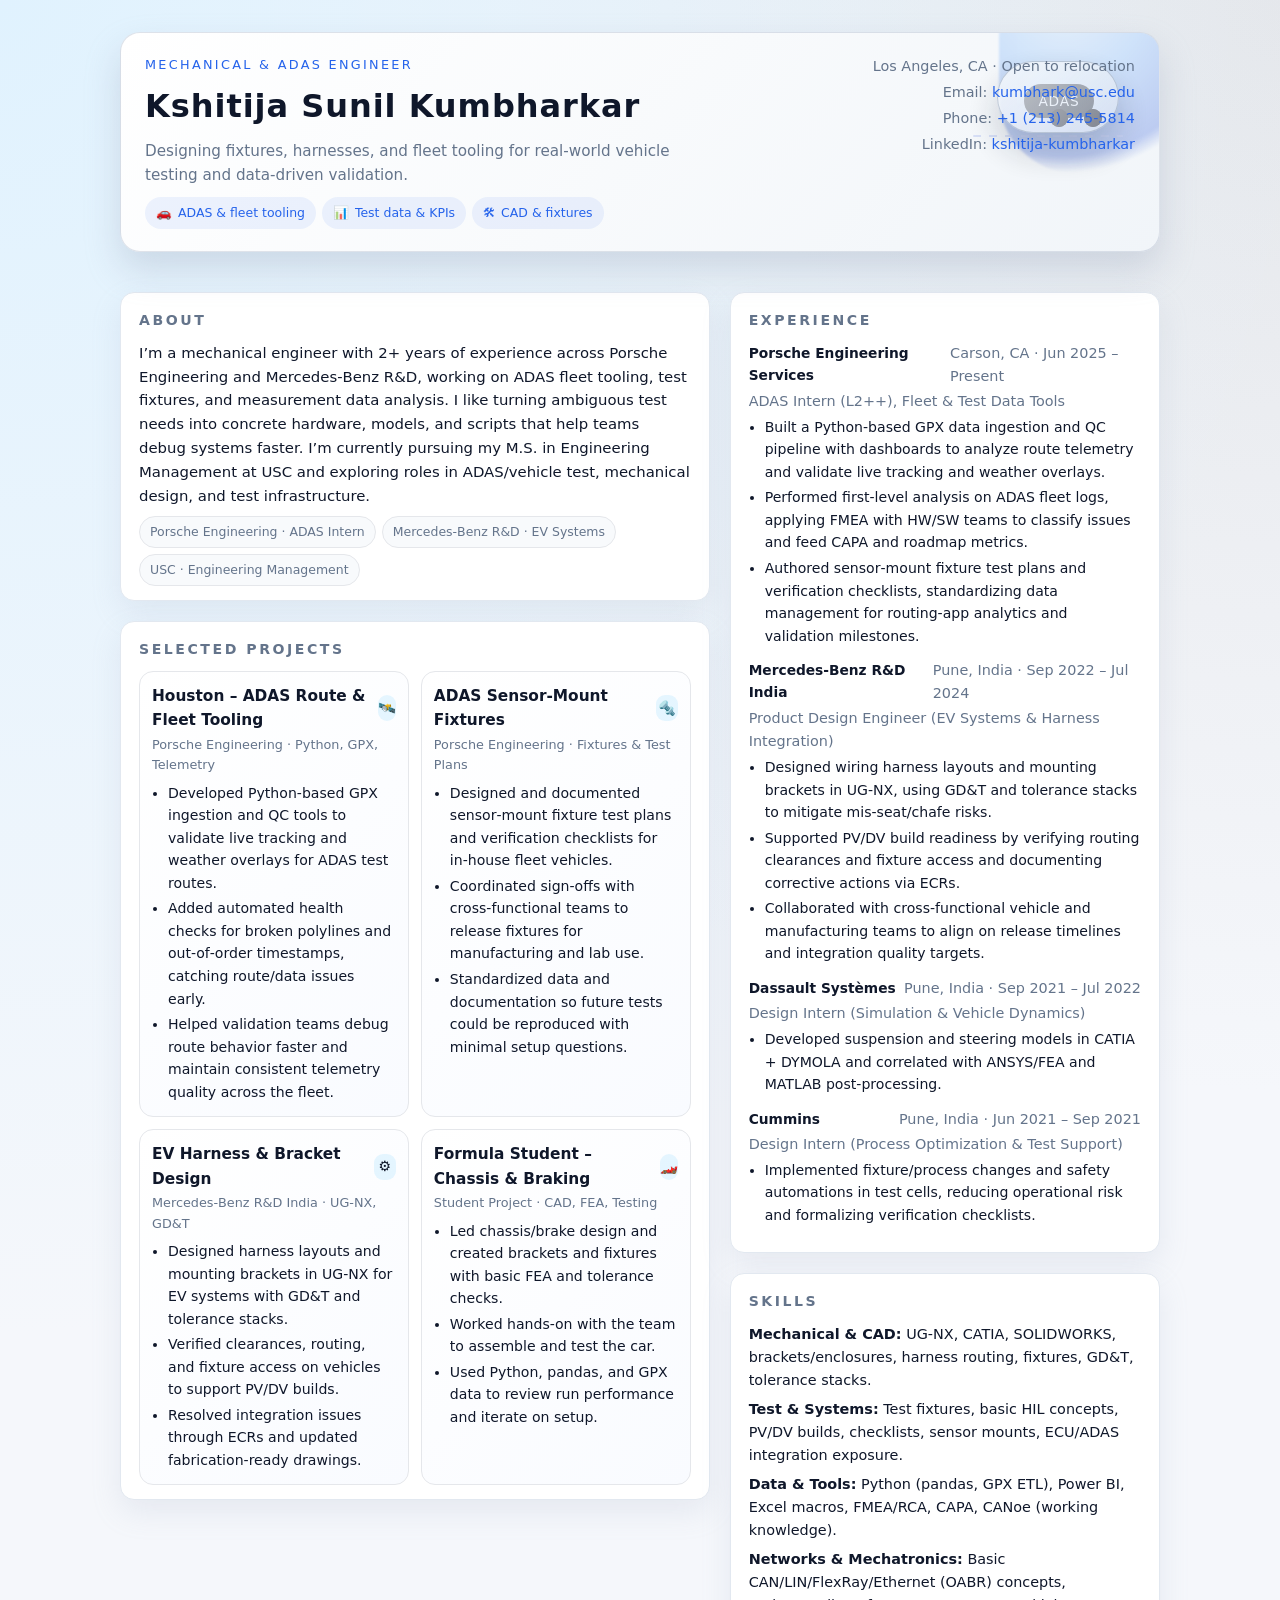
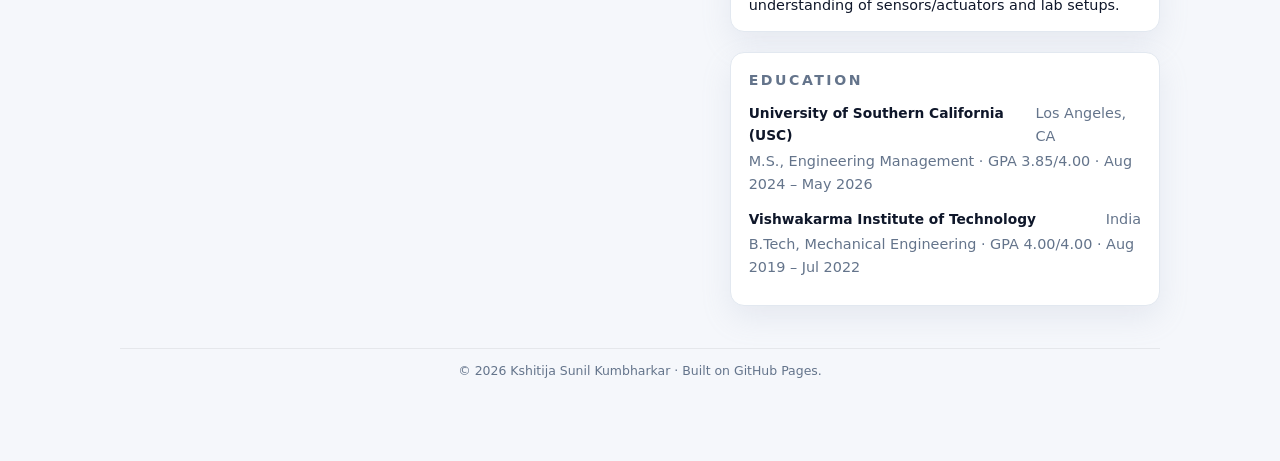
==== index.html @ c5ad9f46 "Revamp index.html for better design and layout Updated styling and layout for improved aesthetics an" ====
<!DOCTYPE html>
<html lang="en">
<head>
  <meta charset="UTF-8" />
  <title>Kshitija Kumbharkar | Mechanical & ADAS Engineer</title>
  <meta name="viewport" content="width=device-width, initial-scale=1" />
  <style>
    :root {
      --bg: #f5f7fb;
      --bg-alt: #ffffff;
      --accent: #2563eb;
      --accent-soft: rgba(37,99,235,0.08);
      --accent-soft-2: rgba(56,189,248,0.12);
      --text: #0f172a;
      --muted: #64748b;
      --border: #e2e8f0;
      --shadow-soft: 0 18px 35px rgba(148,163,184,0.32);
      --radius-lg: 20px;
      --radius-md: 14px;
      --font-main: system-ui, -apple-system, BlinkMacSystemFont, "Segoe UI", sans-serif;
    }

    * {
      box-sizing: border-box;
      margin: 0;
      padding: 0;
    }

    body {
      font-family: var(--font-main);
      background:
        radial-gradient(circle at top left, #e0f2fe 0, transparent 55%),
        radial-gradient(circle at top right, #e5e7eb 0, transparent 45%),
        var(--bg);
      color: var(--text);
      line-height: 1.6;
      padding: 32px 16px 80px;
    }

    .page {
      max-width: 1040px;
      margin: 0 auto;
    }

    header {
      position: relative;
      display: grid;
      grid-template-columns: minmax(0, 2.2fr) minmax(0, 1.6fr);
      gap: 26px;
      margin-bottom: 40px;
      padding: 22px 24px 22px;
      border-radius: var(--radius-lg);
      background: linear-gradient(135deg, #ffffff, #f1f5f9);
      border: 1px solid rgba(148,163,184,0.3);
      box-shadow: var(--shadow-soft);
      overflow: hidden;
    }

    @media (max-width: 820px) {
      header {
        grid-template-columns: 1fr;
      }
    }

    header::before {
      content: "";
      position: absolute;
      right: -60px;
      top: -80px;
      width: 220px;
      height: 220px;
      border-radius: 45% 55% 60% 40%;
      background: radial-gradient(circle at 30% 20%, #bfdbfe 0, #60a5fa 35%, #1d4ed8 68%, transparent 75%);
      opacity: 0.25;
      filter: blur(1px);
    }

    header::after {
      content: "";
      position: absolute;
      right: 40px;
      top: 28px;
      width: 120px;
      height: 70px;
      border-radius: 999px;
      border: 1px solid rgba(148,163,184,0.6);
      background:
        linear-gradient(135deg, rgba(248,250,252,0.9), rgba(226,232,240,0.6));
      box-shadow: 0 18px 35px rgba(15,23,42,0.22);
      opacity: 0.9;
    }

    .hero-car {
      position: absolute;
      right: 65px;
      top: 51px;
      width: 70px;
      height: 34px;
      border-radius: 999px;
      background: linear-gradient(135deg, #0f172a, #1e293b);
      display: flex;
      align-items: center;
      justify-content: center;
      color: #e5f0ff;
      font-size: 0.86rem;
      letter-spacing: 0.06em;
    }

    .hero-car::before,
    .hero-car::after {
      content: "";
      position: absolute;
      bottom: -9px;
      width: 18px;
      height: 18px;
      border-radius: 999px;
      background: #020617;
      box-shadow: 34px 0 0 #020617;
    }

    .hero-car-road {
      position: absolute;
      right: 36px;
      top: 102px;
      width: 150px;
      height: 2px;
      border-radius: 999px;
      background-image: linear-gradient(90deg, #cbd5f5 50%, transparent 50%);
      background-size: 16px 2px;
      opacity: 0.7;
    }

    .tagline {
      color: var(--accent);
      font-size: 0.8rem;
      letter-spacing: 0.18em;
      text-transform: uppercase;
      margin-bottom: 6px;
    }

    h1 {
      font-size: 2rem;
      letter-spacing: 0.03em;
    }

    .subtitle {
      margin-top: 6px;
      color: var(--muted);
      font-size: 0.95rem;
    }

    .hero-badges {
      display: flex;
      flex-wrap: wrap;
      gap: 6px;
      margin-top: 10px;
    }

    .hero-badge {
      display: inline-flex;
      align-items: center;
      gap: 0;
      border-radius: 999px;
      padding: 6px 11px;
      font-size: 0.78rem;
      background: var(--accent-soft);
      color: var(--accent);
    }

    .hero-badge span {
      margin-right: 6px;
    }

    .contact {
      text-align: right;
      font-size: 0.9rem;
      color: var(--muted);
      position: relative;
      z-index: 2;
    }

    @media (max-width: 820px) {
      .contact {
        text-align: left;
      }
    }

    .contact div {
      margin-bottom: 3px;
    }

    .contact a {
      color: var(--accent);
      text-decoration: none;
    }

    .contact a:hover {
      text-decoration: underline;
    }

    main {
      display: grid;
      grid-template-columns: minmax(0, 1.85fr) minmax(0, 1.35fr);
      gap: 20px;
    }

    @media (max-width: 900px) {
      main {
        grid-template-columns: 1fr;
      }
    }

    section {
      margin-bottom: 20px;
      background: var(--bg-alt);
      border-radius: var(--radius-md);
      border: 1px solid var(--border);
      padding: 16px 18px 14px;
      box-shadow: 0 12px 30px rgba(148,163,184,0.16);
    }

    h2 {
      font-size: 0.88rem;
      letter-spacing: 0.18em;
      text-transform: uppercase;
      color: var(--muted);
      margin-bottom: 10px;
    }

    p {
      font-size: 0.93rem;
    }

    .muted {
      color: var(--muted);
      font-size: 0.9rem;
    }

    .pill-row {
      display: flex;
      flex-wrap: wrap;
      gap: 6px;
      margin-top: 8px;
    }

    .pill {
      border-radius: 999px;
      border: 1px solid #e5e7eb;
      padding: 5px 10px;
      font-size: 0.78rem;
      background: #f8fafc;
      color: var(--muted);
    }

    /* PROJECT GRID */

    .projects-grid {
      display: grid;
      grid-template-columns: 1fr;
      gap: 12px;
    }

    @media (min-width: 720px) {
      .projects-grid {
        grid-template-columns: 1fr 1fr;
      }
    }

    .project-card {
      position: relative;
      padding: 12px 12px 10px;
      border-radius: 14px;
      border: 1px solid #e5e7eb;
      background: linear-gradient(135deg, #ffffff, #f9fbff);
      overflow: hidden;
      transition: transform 0.18s ease, box-shadow 0.18s ease, border-color 0.18s ease;
      cursor: default;
    }

    .project-card::before {
      content: "";
      position: absolute;
      right: -40px;
      top: -40px;
      width: 100px;
      height: 100px;
      border-radius: 40%;
      background: radial-gradient(circle at 20% 20%, rgba(37,99,235,0.28), transparent 68%);
      opacity: 0;
      transition: opacity 0.18s ease;
    }

    .project-card:hover {
      transform: translateY(-3px);
      box-shadow: 0 18px 30px rgba(148,163,184,0.45);
      border-color: rgba(129,140,248,0.7);
    }

    .project-card:hover::before {
      opacity: 1;
    }

    .project-title-row {
      display: flex;
      align-items: center;
      justify-content: space-between;
      gap: 8px;
      margin-bottom: 2px;
    }

    .project-title {
      font-size: 0.96rem;
      font-weight: 600;
    }

    .project-icon {
      width: 26px;
      height: 26px;
      border-radius: 9px;
      background: var(--accent-soft-2);
      display: flex;
      align-items: center;
      justify-content: center;
      font-size: 0.9rem;
    }

    .project-meta {
      font-size: 0.8rem;
      color: var(--muted);
      margin-bottom: 6px;
    }

    .project-card ul {
      list-style: disc;
      margin-left: 16px;
    }

    .project-card li {
      font-size: 0.88rem;
      margin-bottom: 3px;
    }

    /* EXPERIENCE */

    .exp-item {
      margin-bottom: 12px;
    }

    .exp-header {
      display: flex;
      justify-content: space-between;
      gap: 8px;
      font-size: 0.86rem;
      margin-bottom: 2px;
    }

    .exp-role {
      font-size: 0.9rem;
      color: var(--muted);
      margin-bottom: 3px;
    }

    .exp-item ul {
      list-style: disc;
      margin-left: 16px;
    }

    .exp-item li {
      font-size: 0.88rem;
      margin-bottom: 3px;
    }

    /* SKILLS */

    .skills-list {
      display: flex;
      flex-direction: column;
      gap: 6px;
      font-size: 0.9rem;
    }

    .skills-list strong {
      font-weight: 600;
    }

    footer {
      max-width: 1040px;
      margin: 22px auto 0;
      padding-top: 12px;
      border-top: 1px solid #e5e7eb;
      font-size: 0.78rem;
      color: var(--muted);
      text-align: center;
    }

    a.inline-link {
      color: var(--accent);
      text-decoration: none;
    }

    a.inline-link:hover {
      text-decoration: underline;
    }
  </style>
</head>
<body>
  <div class="page">
    <header>
      <div>
        <div class="tagline">Mechanical & ADAS Engineer</div>
        <h1>Kshitija Sunil Kumbharkar</h1>
        <p class="subtitle">
          Designing fixtures, harnesses, and fleet tooling for real‑world vehicle testing and data‑driven validation.
        </p>
        <div class="hero-badges">
          <div class="hero-badge"><span>🚗</span>ADAS & fleet tooling</div>
          <div class="hero-badge"><span>📊</span>Test data & KPIs</div>
          <div class="hero-badge"><span>🛠</span>CAD & fixtures</div>
        </div>
      </div>
      <div class="contact">
        <div>Los Angeles, CA · Open to relocation</div>
        <div>Email: <a href="mailto:kumbhark@usc.edu">kumbhark@usc.edu</a></div>
        <div>Phone: <a href="tel:+12132455814">+1 (213) 245‑5814</a></div>
        <div>LinkedIn: <a href="https://linkedin.com/in/kshitija-kumbharkar" target="_blank">kshitija‑kumbharkar</a></div>
      </div>

      <div class="hero-car">ADAS</div>
      <div class="hero-car-road"></div>
    </header>

    <main>
      <!-- LEFT COLUMN -->
      <div>
        <section id="about">
          <h2>About</h2>
          <p>
            I’m a mechanical engineer with 2+ years of experience across Porsche Engineering and Mercedes‑Benz R&amp;D,
            working on ADAS fleet tooling, test fixtures, and measurement data analysis.
            I like turning ambiguous test needs into concrete hardware, models, and scripts that help teams debug systems faster.
            I’m currently pursuing my M.S. in Engineering Management at USC and exploring roles in ADAS/vehicle test,
            mechanical design, and test infrastructure.
          </p>
          <div class="pill-row">
            <div class="pill">Porsche Engineering · ADAS Intern</div>
            <div class="pill">Mercedes‑Benz R&amp;D · EV Systems</div>
            <div class="pill">USC · Engineering Management</div>
          </div>
        </section>

        <section id="projects">
          <h2>Selected Projects</h2>
          <div class="projects-grid">
            <div class="project-card">
              <div class="project-title-row">
                <div class="project-title">Houston – ADAS Route & Fleet Tooling</div>
                <div class="project-icon">🛰️</div>
              </div>
              <div class="project-meta">Porsche Engineering · Python, GPX, Telemetry</div>
              <ul>
                <li>Developed Python‑based GPX ingestion and QC tools to validate live tracking and weather overlays for ADAS test routes.</li>
                <li>Added automated health checks for broken polylines and out‑of‑order timestamps, catching route/data issues early.</li>
                <li>Helped validation teams debug route behavior faster and maintain consistent telemetry quality across the fleet.</li>
              </ul>
            </div>

            <div class="project-card">
              <div class="project-title-row">
                <div class="project-title">ADAS Sensor‑Mount Fixtures</div>
                <div class="project-icon">🔩</div>
              </div>
              <div class="project-meta">Porsche Engineering · Fixtures & Test Plans</div>
              <ul>
                <li>Designed and documented sensor‑mount fixture test plans and verification checklists for in‑house fleet vehicles.</li>
                <li>Coordinated sign‑offs with cross‑functional teams to release fixtures for manufacturing and lab use.</li>
                <li>Standardized data and documentation so future tests could be reproduced with minimal setup questions.</li>
              </ul>
            </div>

            <div class="project-card">
              <div class="project-title-row">
                <div class="project-title">EV Harness & Bracket Design</div>
                <div class="project-icon">⚙️</div>
              </div>
              <div class="project-meta">Mercedes‑Benz R&amp;D India · UG‑NX, GD&amp;T</div>
              <ul>
                <li>Designed harness layouts and mounting brackets in UG‑NX for EV systems with GD&amp;T and tolerance stacks.</li>
                <li>Verified clearances, routing, and fixture access on vehicles to support PV/DV builds.</li>
                <li>Resolved integration issues through ECRs and updated fabrication‑ready drawings.</li>
              </ul>
            </div>

            <div class="project-card">
              <div class="project-title-row">
                <div class="project-title">Formula Student – Chassis & Braking</div>
                <div class="project-icon">🏎️</div>
              </div>
              <div class="project-meta">Student Project · CAD, FEA, Testing</div>
              <ul>
                <li>Led chassis/brake design and created brackets and fixtures with basic FEA and tolerance checks.</li>
                <li>Worked hands‑on with the team to assemble and test the car.</li>
                <li>Used Python, pandas, and GPX data to review run performance and iterate on setup.</li>
              </ul>
            </div>
          </div>
        </section>
      </div>

      <!-- RIGHT COLUMN -->
      <div>
        <section id="experience">
          <h2>Experience</h2>

          <div class="exp-item">
            <div class="exp-header">
              <strong>Porsche Engineering Services</strong>
              <span class="muted">Carson, CA · Jun 2025 – Present</span>
            </div>
            <div class="exp-role">ADAS Intern (L2++), Fleet & Test Data Tools</div>
            <ul>
              <li>Built a Python‑based GPX data ingestion and QC pipeline with dashboards to analyze route telemetry and validate live tracking and weather overlays.</li>
              <li>Performed first‑level analysis on ADAS fleet logs, applying FMEA with HW/SW teams to classify issues and feed CAPA and roadmap metrics.</li>
              <li>Authored sensor‑mount fixture test plans and verification checklists, standardizing data management for routing‑app analytics and validation milestones.</li>
            </ul>
          </div>

          <div class="exp-item">
            <div class="exp-header">
              <strong>Mercedes‑Benz R&amp;D India</strong>
              <span class="muted">Pune, India · Sep 2022 – Jul 2024</span>
            </div>
            <div class="exp-role">Product Design Engineer (EV Systems & Harness Integration)</div>
            <ul>
              <li>Designed wiring harness layouts and mounting brackets in UG‑NX, using GD&amp;T and tolerance stacks to mitigate mis‑seat/chafe risks.</li>
              <li>Supported PV/DV build readiness by verifying routing clearances and fixture access and documenting corrective actions via ECRs.</li>
              <li>Collaborated with cross‑functional vehicle and manufacturing teams to align on release timelines and integration quality targets.</li>
            </ul>
          </div>

          <div class="exp-item">
            <div class="exp-header">
              <strong>Dassault Systèmes</strong>
              <span class="muted">Pune, India · Sep 2021 – Jul 2022</span>
            </div>
            <div class="exp-role">Design Intern (Simulation & Vehicle Dynamics)</div>
            <ul>
              <li>Developed suspension and steering models in CATIA + DYMOLA and correlated with ANSYS/FEA and MATLAB post‑processing.</li>
            </ul>
          </div>

          <div class="exp-item">
            <div class="exp-header">
              <strong>Cummins</strong>
              <span class="muted">Pune, India · Jun 2021 – Sep 2021</span>
            </div>
            <div class="exp-role">Design Intern (Process Optimization & Test Support)</div>
            <ul>
              <li>Implemented fixture/process changes and safety automations in test cells, reducing operational risk and formalizing verification checklists.</li>
            </ul>
          </div>
        </section>

        <section id="skills">
          <h2>Skills</h2>
          <div class="skills-list">
            <div><strong>Mechanical & CAD:</strong> UG‑NX, CATIA, SOLIDWORKS, brackets/enclosures, harness routing, fixtures, GD&amp;T, tolerance stacks.</div>
            <div><strong>Test & Systems:</strong> Test fixtures, basic HIL concepts, PV/DV builds, checklists, sensor mounts, ECU/ADAS integration exposure.</div>
            <div><strong>Data & Tools:</strong> Python (pandas, GPX ETL), Power BI, Excel macros, FMEA/RCA, CAPA, CANoe (working knowledge).</div>
            <div><strong>Networks & Mechatronics:</strong> Basic CAN/LIN/FlexRay/Ethernet (OABR) concepts, understanding of sensors/actuators and lab setups.</div>
          </div>
        </section>

        <section id="education">
          <h2>Education</h2>
          <div class="exp-item">
            <div class="exp-header">
              <strong>University of Southern California (USC)</strong>
              <span class="muted">Los Angeles, CA</span>
            </div>
            <div class="exp-role">M.S., Engineering Management · GPA 3.85/4.00 · Aug 2024 – May 2026</div>
          </div>

          <div class="exp-item">
            <div class="exp-header">
              <strong>Vishwakarma Institute of Technology</strong>
              <span class="muted">India</span>
            </div>
            <div class="exp-role">B.Tech, Mechanical Engineering · GPA 4.00/4.00 · Aug 2019 – Jul 2022</div>
          </div>
        </section>
      </div>
    </main>

    <footer>
      © <span id="year"></span> Kshitija Sunil Kumbharkar · Built on GitHub Pages.
    </footer>
  </div>

  <script>
    document.getElementById("year").textContent = new Date().getFullYear();
  </script>
</body>
</html>
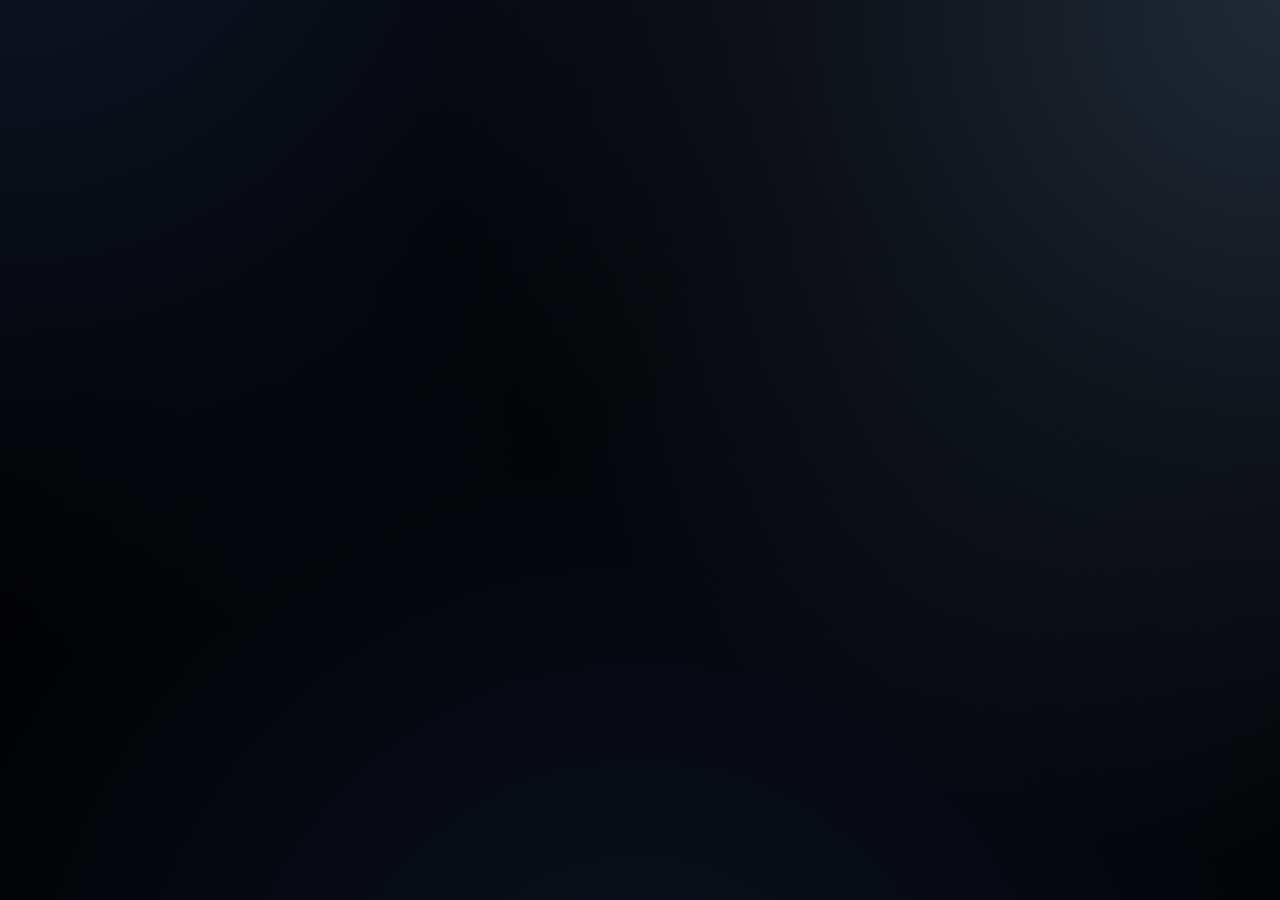
==== commit f8c180c0: "Revise CSS variables and layout for index.html Updated styles and layout for improved aesthetics and" ====
--- a/index.html
+++ b/index.html
@@ -6,598 +6,95 @@
   <meta name="viewport" content="width=device-width, initial-scale=1" />
   <style>
     :root {
-      --bg: #f5f7fb;
-      --bg-alt: #ffffff;
-      --accent: #2563eb;
-      --accent-soft: rgba(37,99,235,0.08);
-      --accent-soft-2: rgba(56,189,248,0.12);
-      --text: #0f172a;
-      --muted: #64748b;
-      --border: #e2e8f0;
-      --shadow-soft: 0 18px 35px rgba(148,163,184,0.32);
+      --bg: #020617;
+      --bg-alt: #020617;
+      --panel: #020617;
+      --panel-soft: #020617;
+      --accent: #38bdf8;
+      --accent-2: #4ade80;
+      --accent-soft: rgba(56,189,248,0.12);
+      --accent-soft-2: rgba(129,140,248,0.22);
+      --text: #e5e7eb;
+      --muted: #9ca3af;
+      --border: #1f2937;
+      --shadow-soft: 0 24px 70px rgba(0,0,0,0.75);
       --radius-lg: 20px;
       --radius-md: 14px;
       --font-main: system-ui, -apple-system, BlinkMacSystemFont, "Segoe UI", sans-serif;
     }
 
-    * {
-      box-sizing: border-box;
-      margin: 0;
-      padding: 0;
-    }
+    * { box-sizing: border-box; margin: 0; padding: 0; }
 
     body {
       font-family: var(--font-main);
       background:
-        radial-gradient(circle at top left, #e0f2fe 0, transparent 55%),
-        radial-gradient(circle at top right, #e5e7eb 0, transparent 45%),
-        var(--bg);
+        radial-gradient(circle at 0% -20%, #0f172a 0, transparent 50%),
+        radial-gradient(circle at 100% 0%, #1f2937 0, transparent 55%),
+        radial-gradient(circle at 50% 120%, #0b1120 0, #000 70%);
       color: var(--text);
       line-height: 1.6;
       padding: 32px 16px 80px;
+      min-height: 100vh;
     }
 
     .page {
       max-width: 1040px;
       margin: 0 auto;
+      position: relative;
     }
+
+    /* WATERMARKS */
+
+    .watermark {
+      position: fixed;
+      inset: 0;
+      pointer-events: none;
+      z-index: -1;
+      opacity: 0.05;
+      font-weight: 700;
+      font-size: 5rem;
+      letter-spacing: 0.35em;
+      text-transform: uppercase;
+      color: #0f172a;
+      display: flex;
+      justify-content: center;
+      align-items: center;
+      mix-blend-mode: screen;
+    }
+
+    .watermark span {
+      position: absolute;
+      white-space: nowrap;
+    }
+
+    .watermark .porsche {
+      top: 10%;
+      left: 6%;
+      transform: rotate(-18deg);
+    }
+
+    .watermark .mercedes {
+      bottom: 6%;
+      right: 4%;
+      transform: rotate(15deg);
+      font-size: 4.4rem;
+    }
+
+    /* HEADER */
 
     header {
       position: relative;
       display: grid;
-      grid-template-columns: minmax(0, 2.2fr) minmax(0, 1.6fr);
+      grid-template-columns: minmax(0, 2.1fr) minmax(0, 1.4fr);
       gap: 26px;
       margin-bottom: 40px;
       padding: 22px 24px 22px;
       border-radius: var(--radius-lg);
-      background: linear-gradient(135deg, #ffffff, #f1f5f9);
-      border: 1px solid rgba(148,163,184,0.3);
+      background: radial-gradient(circle at top left, #0f172a 0, #020617 55%);
+      border: 1px solid rgba(15,23,42,0.9);
       box-shadow: var(--shadow-soft);
       overflow: hidden;
     }
 
     @media (max-width: 820px) {
-      header {
-        grid-template-columns: 1fr;
-      }
-    }
-
-    header::before {
-      content: "";
-      position: absolute;
-      right: -60px;
-      top: -80px;
-      width: 220px;
-      height: 220px;
-      border-radius: 45% 55% 60% 40%;
-      background: radial-gradient(circle at 30% 20%, #bfdbfe 0, #60a5fa 35%, #1d4ed8 68%, transparent 75%);
-      opacity: 0.25;
-      filter: blur(1px);
-    }
-
-    header::after {
-      content: "";
-      position: absolute;
-      right: 40px;
-      top: 28px;
-      width: 120px;
-      height: 70px;
-      border-radius: 999px;
-      border: 1px solid rgba(148,163,184,0.6);
-      background:
-        linear-gradient(135deg, rgba(248,250,252,0.9), rgba(226,232,240,0.6));
-      box-shadow: 0 18px 35px rgba(15,23,42,0.22);
-      opacity: 0.9;
-    }
-
-    .hero-car {
-      position: absolute;
-      right: 65px;
-      top: 51px;
-      width: 70px;
-      height: 34px;
-      border-radius: 999px;
-      background: linear-gradient(135deg, #0f172a, #1e293b);
-      display: flex;
-      align-items: center;
-      justify-content: center;
-      color: #e5f0ff;
-      font-size: 0.86rem;
-      letter-spacing: 0.06em;
-    }
-
-    .hero-car::before,
-    .hero-car::after {
-      content: "";
-      position: absolute;
-      bottom: -9px;
-      width: 18px;
-      height: 18px;
-      border-radius: 999px;
-      background: #020617;
-      box-shadow: 34px 0 0 #020617;
-    }
-
-    .hero-car-road {
-      position: absolute;
-      right: 36px;
-      top: 102px;
-      width: 150px;
-      height: 2px;
-      border-radius: 999px;
-      background-image: linear-gradient(90deg, #cbd5f5 50%, transparent 50%);
-      background-size: 16px 2px;
-      opacity: 0.7;
-    }
-
-    .tagline {
-      color: var(--accent);
-      font-size: 0.8rem;
-      letter-spacing: 0.18em;
-      text-transform: uppercase;
-      margin-bottom: 6px;
-    }
-
-    h1 {
-      font-size: 2rem;
-      letter-spacing: 0.03em;
-    }
-
-    .subtitle {
-      margin-top: 6px;
-      color: var(--muted);
-      font-size: 0.95rem;
-    }
-
-    .hero-badges {
-      display: flex;
-      flex-wrap: wrap;
-      gap: 6px;
-      margin-top: 10px;
-    }
-
-    .hero-badge {
-      display: inline-flex;
-      align-items: center;
-      gap: 0;
-      border-radius: 999px;
-      padding: 6px 11px;
-      font-size: 0.78rem;
-      background: var(--accent-soft);
-      color: var(--accent);
-    }
-
-    .hero-badge span {
-      margin-right: 6px;
-    }
-
-    .contact {
-      text-align: right;
-      font-size: 0.9rem;
-      color: var(--muted);
-      position: relative;
-      z-index: 2;
-    }
-
-    @media (max-width: 820px) {
-      .contact {
-        text-align: left;
-      }
-    }
-
-    .contact div {
-      margin-bottom: 3px;
-    }
-
-    .contact a {
-      color: var(--accent);
-      text-decoration: none;
-    }
-
-    .contact a:hover {
-      text-decoration: underline;
-    }
-
-    main {
-      display: grid;
-      grid-template-columns: minmax(0, 1.85fr) minmax(0, 1.35fr);
-      gap: 20px;
-    }
-
-    @media (max-width: 900px) {
-      main {
-        grid-template-columns: 1fr;
-      }
-    }
-
-    section {
-      margin-bottom: 20px;
-      background: var(--bg-alt);
-      border-radius: var(--radius-md);
-      border: 1px solid var(--border);
-      padding: 16px 18px 14px;
-      box-shadow: 0 12px 30px rgba(148,163,184,0.16);
-    }
-
-    h2 {
-      font-size: 0.88rem;
-      letter-spacing: 0.18em;
-      text-transform: uppercase;
-      color: var(--muted);
-      margin-bottom: 10px;
-    }
-
-    p {
-      font-size: 0.93rem;
-    }
-
-    .muted {
-      color: var(--muted);
-      font-size: 0.9rem;
-    }
-
-    .pill-row {
-      display: flex;
-      flex-wrap: wrap;
-      gap: 6px;
-      margin-top: 8px;
-    }
-
-    .pill {
-      border-radius: 999px;
-      border: 1px solid #e5e7eb;
-      padding: 5px 10px;
-      font-size: 0.78rem;
-      background: #f8fafc;
-      color: var(--muted);
-    }
-
-    /* PROJECT GRID */
-
-    .projects-grid {
-      display: grid;
-      grid-template-columns: 1fr;
-      gap: 12px;
-    }
-
-    @media (min-width: 720px) {
-      .projects-grid {
-        grid-template-columns: 1fr 1fr;
-      }
-    }
-
-    .project-card {
-      position: relative;
-      padding: 12px 12px 10px;
-      border-radius: 14px;
-      border: 1px solid #e5e7eb;
-      background: linear-gradient(135deg, #ffffff, #f9fbff);
-      overflow: hidden;
-      transition: transform 0.18s ease, box-shadow 0.18s ease, border-color 0.18s ease;
-      cursor: default;
-    }
-
-    .project-card::before {
-      content: "";
-      position: absolute;
-      right: -40px;
-      top: -40px;
-      width: 100px;
-      height: 100px;
-      border-radius: 40%;
-      background: radial-gradient(circle at 20% 20%, rgba(37,99,235,0.28), transparent 68%);
-      opacity: 0;
-      transition: opacity 0.18s ease;
-    }
-
-    .project-card:hover {
-      transform: translateY(-3px);
-      box-shadow: 0 18px 30px rgba(148,163,184,0.45);
-      border-color: rgba(129,140,248,0.7);
-    }
-
-    .project-card:hover::before {
-      opacity: 1;
-    }
-
-    .project-title-row {
-      display: flex;
-      align-items: center;
-      justify-content: space-between;
-      gap: 8px;
-      margin-bottom: 2px;
-    }
-
-    .project-title {
-      font-size: 0.96rem;
-      font-weight: 600;
-    }
-
-    .project-icon {
-      width: 26px;
-      height: 26px;
-      border-radius: 9px;
-      background: var(--accent-soft-2);
-      display: flex;
-      align-items: center;
-      justify-content: center;
-      font-size: 0.9rem;
-    }
-
-    .project-meta {
-      font-size: 0.8rem;
-      color: var(--muted);
-      margin-bottom: 6px;
-    }
-
-    .project-card ul {
-      list-style: disc;
-      margin-left: 16px;
-    }
-
-    .project-card li {
-      font-size: 0.88rem;
-      margin-bottom: 3px;
-    }
-
-    /* EXPERIENCE */
-
-    .exp-item {
-      margin-bottom: 12px;
-    }
-
-    .exp-header {
-      display: flex;
-      justify-content: space-between;
-      gap: 8px;
-      font-size: 0.86rem;
-      margin-bottom: 2px;
-    }
-
-    .exp-role {
-      font-size: 0.9rem;
-      color: var(--muted);
-      margin-bottom: 3px;
-    }
-
-    .exp-item ul {
-      list-style: disc;
-      margin-left: 16px;
-    }
-
-    .exp-item li {
-      font-size: 0.88rem;
-      margin-bottom: 3px;
-    }
-
-    /* SKILLS */
-
-    .skills-list {
-      display: flex;
-      flex-direction: column;
-      gap: 6px;
-      font-size: 0.9rem;
-    }
-
-    .skills-list strong {
-      font-weight: 600;
-    }
-
-    footer {
-      max-width: 1040px;
-      margin: 22px auto 0;
-      padding-top: 12px;
-      border-top: 1px solid #e5e7eb;
-      font-size: 0.78rem;
-      color: var(--muted);
-      text-align: center;
-    }
-
-    a.inline-link {
-      color: var(--accent);
-      text-decoration: none;
-    }
-
-    a.inline-link:hover {
-      text-decoration: underline;
-    }
-  </style>
-</head>
-<body>
-  <div class="page">
-    <header>
-      <div>
-        <div class="tagline">Mechanical & ADAS Engineer</div>
-        <h1>Kshitija Sunil Kumbharkar</h1>
-        <p class="subtitle">
-          Designing fixtures, harnesses, and fleet tooling for real‑world vehicle testing and data‑driven validation.
-        </p>
-        <div class="hero-badges">
-          <div class="hero-badge"><span>🚗</span>ADAS & fleet tooling</div>
-          <div class="hero-badge"><span>📊</span>Test data & KPIs</div>
-          <div class="hero-badge"><span>🛠</span>CAD & fixtures</div>
-        </div>
-      </div>
-      <div class="contact">
-        <div>Los Angeles, CA · Open to relocation</div>
-        <div>Email: <a href="mailto:kumbhark@usc.edu">kumbhark@usc.edu</a></div>
-        <div>Phone: <a href="tel:+12132455814">+1 (213) 245‑5814</a></div>
-        <div>LinkedIn: <a href="https://linkedin.com/in/kshitija-kumbharkar" target="_blank">kshitija‑kumbharkar</a></div>
-      </div>
-
-      <div class="hero-car">ADAS</div>
-      <div class="hero-car-road"></div>
-    </header>
-
-    <main>
-      <!-- LEFT COLUMN -->
-      <div>
-        <section id="about">
-          <h2>About</h2>
-          <p>
-            I’m a mechanical engineer with 2+ years of experience across Porsche Engineering and Mercedes‑Benz R&amp;D,
-            working on ADAS fleet tooling, test fixtures, and measurement data analysis.
-            I like turning ambiguous test needs into concrete hardware, models, and scripts that help teams debug systems faster.
-            I’m currently pursuing my M.S. in Engineering Management at USC and exploring roles in ADAS/vehicle test,
-            mechanical design, and test infrastructure.
-          </p>
-          <div class="pill-row">
-            <div class="pill">Porsche Engineering · ADAS Intern</div>
-            <div class="pill">Mercedes‑Benz R&amp;D · EV Systems</div>
-            <div class="pill">USC · Engineering Management</div>
-          </div>
-        </section>
-
-        <section id="projects">
-          <h2>Selected Projects</h2>
-          <div class="projects-grid">
-            <div class="project-card">
-              <div class="project-title-row">
-                <div class="project-title">Houston – ADAS Route & Fleet Tooling</div>
-                <div class="project-icon">🛰️</div>
-              </div>
-              <div class="project-meta">Porsche Engineering · Python, GPX, Telemetry</div>
-              <ul>
-                <li>Developed Python‑based GPX ingestion and QC tools to validate live tracking and weather overlays for ADAS test routes.</li>
-                <li>Added automated health checks for broken polylines and out‑of‑order timestamps, catching route/data issues early.</li>
-                <li>Helped validation teams debug route behavior faster and maintain consistent telemetry quality across the fleet.</li>
-              </ul>
-            </div>
-
-            <div class="project-card">
-              <div class="project-title-row">
-                <div class="project-title">ADAS Sensor‑Mount Fixtures</div>
-                <div class="project-icon">🔩</div>
-              </div>
-              <div class="project-meta">Porsche Engineering · Fixtures & Test Plans</div>
-              <ul>
-                <li>Designed and documented sensor‑mount fixture test plans and verification checklists for in‑house fleet vehicles.</li>
-                <li>Coordinated sign‑offs with cross‑functional teams to release fixtures for manufacturing and lab use.</li>
-                <li>Standardized data and documentation so future tests could be reproduced with minimal setup questions.</li>
-              </ul>
-            </div>
-
-            <div class="project-card">
-              <div class="project-title-row">
-                <div class="project-title">EV Harness & Bracket Design</div>
-                <div class="project-icon">⚙️</div>
-              </div>
-              <div class="project-meta">Mercedes‑Benz R&amp;D India · UG‑NX, GD&amp;T</div>
-              <ul>
-                <li>Designed harness layouts and mounting brackets in UG‑NX for EV systems with GD&amp;T and tolerance stacks.</li>
-                <li>Verified clearances, routing, and fixture access on vehicles to support PV/DV builds.</li>
-                <li>Resolved integration issues through ECRs and updated fabrication‑ready drawings.</li>
-              </ul>
-            </div>
-
-            <div class="project-card">
-              <div class="project-title-row">
-                <div class="project-title">Formula Student – Chassis & Braking</div>
-                <div class="project-icon">🏎️</div>
-              </div>
-              <div class="project-meta">Student Project · CAD, FEA, Testing</div>
-              <ul>
-                <li>Led chassis/brake design and created brackets and fixtures with basic FEA and tolerance checks.</li>
-                <li>Worked hands‑on with the team to assemble and test the car.</li>
-                <li>Used Python, pandas, and GPX data to review run performance and iterate on setup.</li>
-              </ul>
-            </div>
-          </div>
-        </section>
-      </div>
-
-      <!-- RIGHT COLUMN -->
-      <div>
-        <section id="experience">
-          <h2>Experience</h2>
-
-          <div class="exp-item">
-            <div class="exp-header">
-              <strong>Porsche Engineering Services</strong>
-              <span class="muted">Carson, CA · Jun 2025 – Present</span>
-            </div>
-            <div class="exp-role">ADAS Intern (L2++), Fleet & Test Data Tools</div>
-            <ul>
-              <li>Built a Python‑based GPX data ingestion and QC pipeline with dashboards to analyze route telemetry and validate live tracking and weather overlays.</li>
-              <li>Performed first‑level analysis on ADAS fleet logs, applying FMEA with HW/SW teams to classify issues and feed CAPA and roadmap metrics.</li>
-              <li>Authored sensor‑mount fixture test plans and verification checklists, standardizing data management for routing‑app analytics and validation milestones.</li>
-            </ul>
-          </div>
-
-          <div class="exp-item">
-            <div class="exp-header">
-              <strong>Mercedes‑Benz R&amp;D India</strong>
-              <span class="muted">Pune, India · Sep 2022 – Jul 2024</span>
-            </div>
-            <div class="exp-role">Product Design Engineer (EV Systems & Harness Integration)</div>
-            <ul>
-              <li>Designed wiring harness layouts and mounting brackets in UG‑NX, using GD&amp;T and tolerance stacks to mitigate mis‑seat/chafe risks.</li>
-              <li>Supported PV/DV build readiness by verifying routing clearances and fixture access and documenting corrective actions via ECRs.</li>
-              <li>Collaborated with cross‑functional vehicle and manufacturing teams to align on release timelines and integration quality targets.</li>
-            </ul>
-          </div>
-
-          <div class="exp-item">
-            <div class="exp-header">
-              <strong>Dassault Systèmes</strong>
-              <span class="muted">Pune, India · Sep 2021 – Jul 2022</span>
-            </div>
-            <div class="exp-role">Design Intern (Simulation & Vehicle Dynamics)</div>
-            <ul>
-              <li>Developed suspension and steering models in CATIA + DYMOLA and correlated with ANSYS/FEA and MATLAB post‑processing.</li>
-            </ul>
-          </div>
-
-          <div class="exp-item">
-            <div class="exp-header">
-              <strong>Cummins</strong>
-              <span class="muted">Pune, India · Jun 2021 – Sep 2021</span>
-            </div>
-            <div class="exp-role">Design Intern (Process Optimization & Test Support)</div>
-            <ul>
-              <li>Implemented fixture/process changes and safety automations in test cells, reducing operational risk and formalizing verification checklists.</li>
-            </ul>
-          </div>
-        </section>
-
-        <section id="skills">
-          <h2>Skills</h2>
-          <div class="skills-list">
-            <div><strong>Mechanical & CAD:</strong> UG‑NX, CATIA, SOLIDWORKS, brackets/enclosures, harness routing, fixtures, GD&amp;T, tolerance stacks.</div>
-            <div><strong>Test & Systems:</strong> Test fixtures, basic HIL concepts, PV/DV builds, checklists, sensor mounts, ECU/ADAS integration exposure.</div>
-            <div><strong>Data & Tools:</strong> Python (pandas, GPX ETL), Power BI, Excel macros, FMEA/RCA, CAPA, CANoe (working knowledge).</div>
-            <div><strong>Networks & Mechatronics:</strong> Basic CAN/LIN/FlexRay/Ethernet (OABR) concepts, understanding of sensors/actuators and lab setups.</div>
-          </div>
-        </section>
-
-        <section id="education">
-          <h2>Education</h2>
-          <div class="exp-item">
-            <div class="exp-header">
-              <strong>University of Southern California (USC)</strong>
-              <span class="muted">Los Angeles, CA</span>
-            </div>
-            <div class="exp-role">M.S., Engineering Management · GPA 3.85/4.00 · Aug 2024 – May 2026</div>
-          </div>
-
-          <div class="exp-item">
-            <div class="exp-header">
-              <strong>Vishwakarma Institute of Technology</strong>
-              <span class="muted">India</span>
-            </div>
-            <div class="exp-role">B.Tech, Mechanical Engineering · GPA 4.00/4.00 · Aug 2019 – Jul 2022</div>
-          </div>
-        </section>
-      </div>
-    </main>
-
-    <footer>
-      © <span id="year"></span> Kshitija Sunil Kumbharkar · Built on GitHub Pages.
-    </footer>
-  </div>
-
-  <script>
-    document.getElementById("year").textContent = new Date().getFullYear();
-  </script>
-</body>
-</html>
+      header { grid-temp
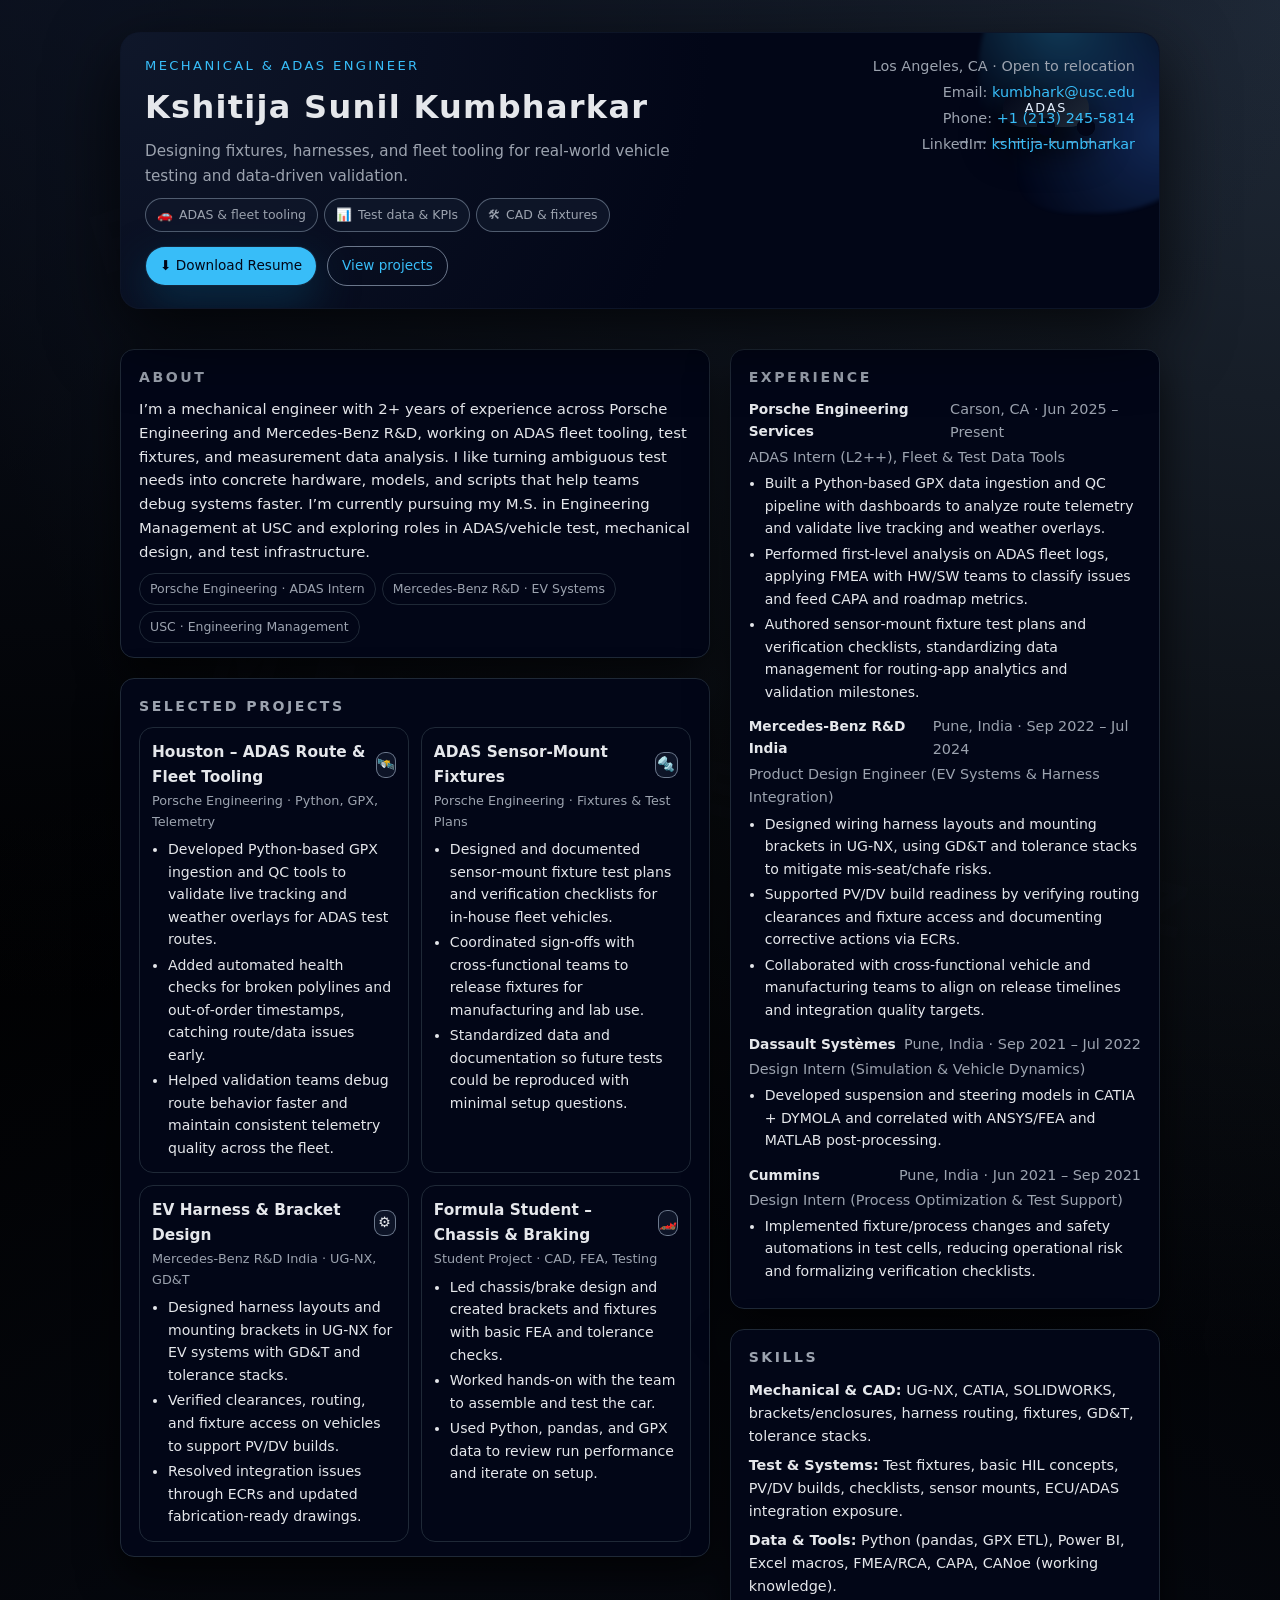
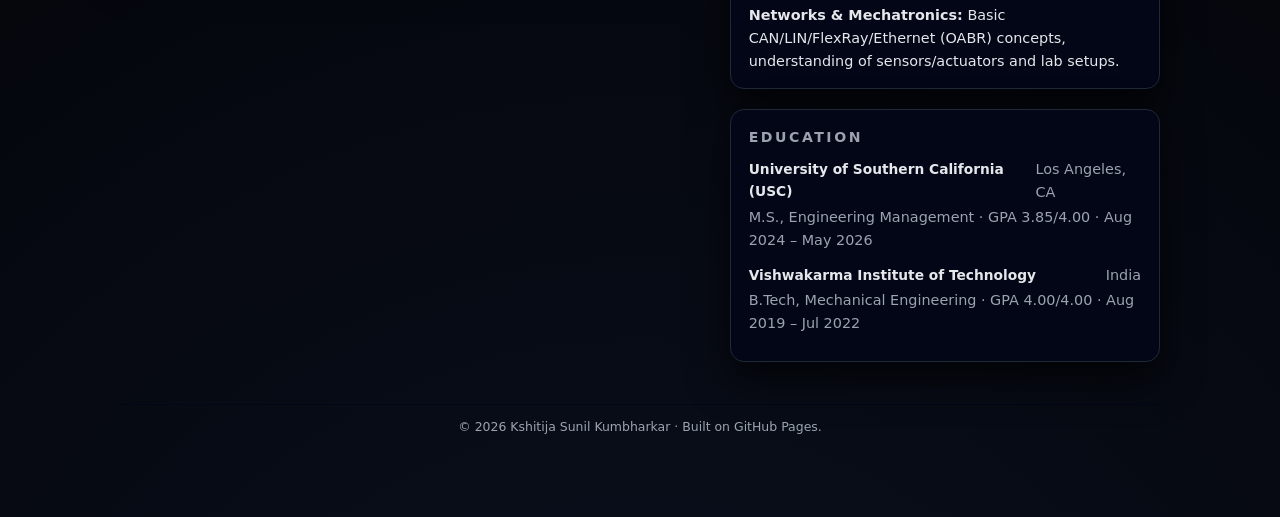
==== commit a034885d: "Enhance styles for header and layout in index.html Added styles for header, layout, and various sect" ====
--- a/index.html
+++ b/index.html
@@ -7,9 +7,6 @@
   <style>
     :root {
       --bg: #020617;
-      --bg-alt: #020617;
-      --panel: #020617;
-      --panel-soft: #020617;
       --accent: #38bdf8;
       --accent-2: #4ade80;
       --accent-soft: rgba(56,189,248,0.12);
@@ -23,7 +20,11 @@
       --font-main: system-ui, -apple-system, BlinkMacSystemFont, "Segoe UI", sans-serif;
     }
 
-    * { box-sizing: border-box; margin: 0; padding: 0; }
+    * {
+      box-sizing: border-box;
+      margin: 0;
+      padding: 0;
+    }
 
     body {
       font-family: var(--font-main);
@@ -55,7 +56,7 @@
       font-size: 5rem;
       letter-spacing: 0.35em;
       text-transform: uppercase;
-      color: #0f172a;
+      color: #0b1120;
       display: flex;
       justify-content: center;
       align-items: center;
@@ -97,4 +98,556 @@
     }
 
     @media (max-width: 820px) {
-      header { grid-temp
+      header { grid-template-columns: 1fr; }
+    }
+
+    header::before {
+      content: "";
+      position: absolute;
+      right: -80px;
+      top: -80px;
+      width: 260px;
+      height: 260px;
+      border-radius: 48% 52% 60% 40%;
+      background:
+        radial-gradient(circle at 30% 25%, rgba(56,189,248,0.9) 0, transparent 45%),
+        radial-gradient(circle at 70% 70%, rgba(59,130,246,0.85) 0, transparent 60%);
+      opacity: 0.32;
+      filter: blur(2px);
+    }
+
+    .tagline {
+      color: var(--accent);
+      font-size: 0.82rem;
+      letter-spacing: 0.18em;
+      text-transform: uppercase;
+      margin-bottom: 6px;
+    }
+
+    h1 {
+      font-size: 2rem;
+      letter-spacing: 0.04em;
+    }
+
+    .subtitle {
+      margin-top: 6px;
+      color: var(--muted);
+      font-size: 0.95rem;
+    }
+
+    .hero-badges {
+      display: flex;
+      flex-wrap: wrap;
+      gap: 6px;
+      margin-top: 10px;
+    }
+
+    .hero-badge {
+      display: inline-flex;
+      align-items: center;
+      border-radius: 999px;
+      padding: 6px 11px;
+      font-size: 0.78rem;
+      background: rgba(15,23,42,0.9);
+      border: 1px solid rgba(148,163,184,0.5);
+      color: var(--muted);
+    }
+
+    .hero-badge span { margin-right: 6px; }
+
+    .hero-actions {
+      margin-top: 14px;
+      display: flex;
+      flex-wrap: wrap;
+      gap: 10px;
+    }
+
+    .btn {
+      display: inline-flex;
+      align-items: center;
+      justify-content: center;
+      gap: 6px;
+      padding: 8px 14px;
+      border-radius: 999px;
+      font-size: 0.85rem;
+      font-weight: 500;
+      border: 1px solid transparent;
+      cursor: pointer;
+      text-decoration: none;
+      transition: background 0.18s, border-color 0.18s, transform 0.18s, box-shadow 0.18s;
+    }
+
+    .btn-primary {
+      background: var(--accent);
+      color: #020617;
+      border-color: rgba(15,23,42,0.9);
+      box-shadow: 0 16px 40px rgba(8,47,73,0.9);
+    }
+
+    .btn-primary:hover {
+      background: #0ea5e9;
+      transform: translateY(-1px);
+      box-shadow: 0 20px 48px rgba(8,47,73,1);
+    }
+
+    .btn-outline {
+      background: transparent;
+      color: var(--accent);
+      border-color: rgba(148,163,184,0.7);
+    }
+
+    .btn-outline:hover {
+      border-color: var(--accent);
+      background: rgba(15,23,42,0.9);
+    }
+
+    .contact {
+      text-align: right;
+      font-size: 0.9rem;
+      color: var(--muted);
+      position: relative;
+      z-index: 2;
+    }
+
+    @media (max-width: 820px) {
+      .contact { text-align: left; }
+    }
+
+    .contact div { margin-bottom: 3px; }
+
+    .contact a {
+      color: var(--accent);
+      text-decoration: none;
+    }
+
+    .contact a:hover { text-decoration: underline; }
+
+    .hero-car {
+      position: absolute;
+      right: 70px;
+      top: 56px;
+      width: 86px;
+      height: 38px;
+      border-radius: 999px;
+      background: linear-gradient(135deg, #020617, #1f2937);
+      display: flex;
+      align-items: center;
+      justify-content: center;
+      color: #e5f0ff;
+      font-size: 0.8rem;
+      letter-spacing: 0.14em;
+      text-transform: uppercase;
+      box-shadow: 0 18px 40px rgba(0,0,0,0.9);
+    }
+
+    .hero-car::before,
+    .hero-car::after {
+      content: "";
+      position: absolute;
+      bottom: -9px;
+      width: 18px;
+      height: 18px;
+      border-radius: 999px;
+      background: #020617;
+      box-shadow: 40px 0 0 #020617;
+    }
+
+    .hero-car-road {
+      position: absolute;
+      right: 40px;
+      top: 108px;
+      width: 160px;
+      height: 2px;
+      border-radius: 999px;
+      background-image: linear-gradient(90deg, rgba(148,163,184,0.9) 50%, transparent 50%);
+      background-size: 18px 2px;
+      opacity: 0.7;
+    }
+
+    /* LAYOUT */
+
+    main {
+      display: grid;
+      grid-template-columns: minmax(0, 1.85fr) minmax(0, 1.35fr);
+      gap: 20px;
+    }
+
+    @media (max-width: 900px) {
+      main { grid-template-columns: 1fr; }
+    }
+
+    section {
+      margin-bottom: 20px;
+      background: radial-gradient(circle at top left, #020617 0, #020617 65%);
+      border-radius: var(--radius-md);
+      border: 1px solid var(--border);
+      padding: 16px 18px 14px;
+      box-shadow: 0 18px 40px rgba(0,0,0,0.7);
+    }
+
+    h2 {
+      font-size: 0.88rem;
+      letter-spacing: 0.18em;
+      text-transform: uppercase;
+      color: var(--muted);
+      margin-bottom: 10px;
+    }
+
+    p { font-size: 0.93rem; }
+
+    .muted { color: var(--muted); font-size: 0.9rem; }
+
+    .pill-row {
+      display: flex;
+      flex-wrap: wrap;
+      gap: 6px;
+      margin-top: 8px;
+    }
+
+    .pill {
+      border-radius: 999px;
+      border: 1px solid #1f2937;
+      padding: 5px 10px;
+      font-size: 0.78rem;
+      background: #020617;
+      color: var(--muted);
+    }
+
+    /* PROJECTS */
+
+    .projects-grid {
+      display: grid;
+      grid-template-columns: 1fr;
+      gap: 12px;
+    }
+
+    @media (min-width: 720px) {
+      .projects-grid { grid-template-columns: 1fr 1fr; }
+    }
+
+    .project-card {
+      position: relative;
+      padding: 12px 12px 10px;
+      border-radius: 14px;
+      border: 1px solid #1f2937;
+      background: radial-gradient(circle at top left, #020617 0, #020617 60%);
+      overflow: hidden;
+      cursor: default;
+      transition: transform 0.18s, box-shadow 0.18s, border-color 0.18s, background 0.18s;
+    }
+
+    .project-card::before {
+      content: "";
+      position: absolute;
+      right: -36px;
+      top: -36px;
+      width: 96px;
+      height: 96px;
+      border-radius: 40%;
+      background: radial-gradient(circle at 20% 20%, rgba(56,189,248,0.4), transparent 68%);
+      opacity: 0;
+      transition: opacity 0.18s;
+    }
+
+    .project-card:hover {
+      transform: translateY(-3px);
+      box-shadow: 0 24px 55px rgba(0,0,0,0.95);
+      border-color: var(--accent-soft-2);
+      background: radial-gradient(circle at top left, #020617 0, #020617 75%);
+    }
+
+    .project-card:hover::before { opacity: 1; }
+
+    .project-title-row {
+      display: flex;
+      align-items: center;
+      justify-content: space-between;
+      gap: 8px;
+      margin-bottom: 2px;
+    }
+
+    .project-title {
+      font-size: 0.96rem;
+      font-weight: 600;
+    }
+
+    .project-icon {
+      width: 26px;
+      height: 26px;
+      border-radius: 9px;
+      background: rgba(15,23,42,0.9);
+      display: flex;
+      align-items: center;
+      justify-content: center;
+      font-size: 0.9rem;
+      border: 1px solid rgba(148,163,184,0.7);
+    }
+
+    .project-meta {
+      font-size: 0.8rem;
+      color: var(--muted);
+      margin-bottom: 6px;
+    }
+
+    .project-card ul { list-style: disc; margin-left: 16px; }
+
+    .project-card li {
+      font-size: 0.88rem;
+      margin-bottom: 3px;
+    }
+
+    /* EXPERIENCE */
+
+    .exp-item { margin-bottom: 12px; }
+
+    .exp-header {
+      display: flex;
+      justify-content: space-between;
+      gap: 8px;
+      font-size: 0.86rem;
+      margin-bottom: 2px;
+    }
+
+    .exp-role {
+      font-size: 0.9rem;
+      color: var(--muted);
+      margin-bottom: 3px;
+    }
+
+    .exp-item ul { list-style: disc; margin-left: 16px; }
+
+    .exp-item li {
+      font-size: 0.88rem;
+      margin-bottom: 3px;
+    }
+
+    /* SKILLS */
+
+    .skills-list {
+      display: flex;
+      flex-direction: column;
+      gap: 6px;
+      font-size: 0.9rem;
+    }
+
+    .skills-list strong { font-weight: 600; }
+
+    /* FOOTER */
+
+    footer {
+      max-width: 1040px;
+      margin: 22px auto 0;
+      padding-top: 12px;
+      border-top: 1px solid #020617;
+      font-size: 0.78rem;
+      color: var(--muted);
+      text-align: center;
+    }
+  </style>
+</head>
+<body>
+  <div class="watermark">
+    <span class="porsche">PORSCHE</span>
+    <span class="mercedes">MERCEDES‑BENZ</span>
+  </div>
+
+  <div class="page">
+    <header>
+      <div>
+        <div class="tagline">Mechanical & ADAS Engineer</div>
+        <h1>Kshitija Sunil Kumbharkar</h1>
+        <p class="subtitle">
+          Designing fixtures, harnesses, and fleet tooling for real‑world vehicle testing and data‑driven validation.
+        </p>
+        <div class="hero-badges">
+          <div class="hero-badge"><span>🚗</span>ADAS & fleet tooling</div>
+          <div class="hero-badge"><span>📊</span>Test data & KPIs</div>
+          <div class="hero-badge"><span>🛠</span>CAD & fixtures</div>
+        </div>
+        <div class="hero-actions">
+          <a class="btn btn-primary" href="resume.pdf" target="_blank" rel="noopener">⬇ Download Resume</a>
+          <a class="btn btn-outline" href="#projects">View projects</a>
+        </div>
+      </div>
+
+      <div class="contact">
+        <div>Los Angeles, CA · Open to relocation</div>
+        <div>Email: <a href="mailto:kumbhark@usc.edu">kumbhark@usc.edu</a></div>
+        <div>Phone: <a href="tel:+12132455814">+1 (213) 245‑5814</a></div>
+        <div>LinkedIn: <a href="https://linkedin.com/in/kshitija-kumbharkar" target="_blank">kshitija‑kumbharkar</a></div>
+      </div>
+
+      <div class="hero-car">ADAS</div>
+      <div class="hero-car-road"></div>
+    </header>
+
+    <main>
+      <div>
+        <section id="about">
+          <h2>About</h2>
+          <p>
+            I’m a mechanical engineer with 2+ years of experience across Porsche Engineering and Mercedes‑Benz R&amp;D,
+            working on ADAS fleet tooling, test fixtures, and measurement data analysis.
+            I like turning ambiguous test needs into concrete hardware, models, and scripts that help teams debug systems faster.
+            I’m currently pursuing my M.S. in Engineering Management at USC and exploring roles in ADAS/vehicle test,
+            mechanical design, and test infrastructure.
+          </p>
+          <div class="pill-row">
+            <div class="pill">Porsche Engineering · ADAS Intern</div>
+            <div class="pill">Mercedes‑Benz R&amp;D · EV Systems</div>
+            <div class="pill">USC · Engineering Management</div>
+          </div>
+        </section>
+
+        <section id="projects">
+          <h2>Selected Projects</h2>
+          <div class="projects-grid">
+            <div class="project-card">
+              <div class="project-title-row">
+                <div class="project-title">Houston – ADAS Route & Fleet Tooling</div>
+                <div class="project-icon">🛰️</div>
+              </div>
+              <div class="project-meta">Porsche Engineering · Python, GPX, Telemetry</div>
+              <ul>
+                <li>Developed Python‑based GPX ingestion and QC tools to validate live tracking and weather overlays for ADAS test routes.</li>
+                <li>Added automated health checks for broken polylines and out‑of‑order timestamps, catching route/data issues early.</li>
+                <li>Helped validation teams debug route behavior faster and maintain consistent telemetry quality across the fleet.</li>
+              </ul>
+            </div>
+
+            <div class="project-card">
+              <div class="project-title-row">
+                <div class="project-title">ADAS Sensor‑Mount Fixtures</div>
+                <div class="project-icon">🔩</div>
+              </div>
+              <div class="project-meta">Porsche Engineering · Fixtures & Test Plans</div>
+              <ul>
+                <li>Designed and documented sensor‑mount fixture test plans and verification checklists for in‑house fleet vehicles.</li>
+                <li>Coordinated sign‑offs with cross‑functional teams to release fixtures for manufacturing and lab use.</li>
+                <li>Standardized data and documentation so future tests could be reproduced with minimal setup questions.</li>
+              </ul>
+            </div>
+
+            <div class="project-card">
+              <div class="project-title-row">
+                <div class="project-title">EV Harness & Bracket Design</div>
+                <div class="project-icon">⚙️</div>
+              </div>
+              <div class="project-meta">Mercedes‑Benz R&amp;D India · UG‑NX, GD&amp;T</div>
+              <ul>
+                <li>Designed harness layouts and mounting brackets in UG‑NX for EV systems with GD&amp;T and tolerance stacks.</li>
+                <li>Verified clearances, routing, and fixture access on vehicles to support PV/DV builds.</li>
+                <li>Resolved integration issues through ECRs and updated fabrication‑ready drawings.</li>
+              </ul>
+            </div>
+
+            <div class="project-card">
+              <div class="project-title-row">
+                <div class="project-title">Formula Student – Chassis & Braking</div>
+                <div class="project-icon">🏎️</div>
+              </div>
+              <div class="project-meta">Student Project · CAD, FEA, Testing</div>
+              <ul>
+                <li>Led chassis/brake design and created brackets and fixtures with basic FEA and tolerance checks.</li>
+                <li>Worked hands‑on with the team to assemble and test the car.</li>
+                <li>Used Python, pandas, and GPX data to review run performance and iterate on setup.</li>
+              </ul>
+            </div>
+          </div>
+        </section>
+      </div>
+
+      <div>
+        <section id="experience">
+          <h2>Experience</h2>
+
+          <div class="exp-item">
+            <div class="exp-header">
+              <strong>Porsche Engineering Services</strong>
+              <span class="muted">Carson, CA · Jun 2025 – Present</span>
+            </div>
+            <div class="exp-role">ADAS Intern (L2++), Fleet & Test Data Tools</div>
+            <ul>
+              <li>Built a Python‑based GPX data ingestion and QC pipeline with dashboards to analyze route telemetry and validate live tracking and weather overlays.</li>
+              <li>Performed first‑level analysis on ADAS fleet logs, applying FMEA with HW/SW teams to classify issues and feed CAPA and roadmap metrics.</li>
+              <li>Authored sensor‑mount fixture test plans and verification checklists, standardizing data management for routing‑app analytics and validation milestones.</li>
+            </ul>
+          </div>
+
+          <div class="exp-item">
+            <div class="exp-header">
+              <strong>Mercedes‑Benz R&amp;D India</strong>
+              <span class="muted">Pune, India · Sep 2022 – Jul 2024</span>
+            </div>
+            <div class="exp-role">Product Design Engineer (EV Systems & Harness Integration)</div>
+            <ul>
+              <li>Designed wiring harness layouts and mounting brackets in UG‑NX, using GD&amp;T and tolerance stacks to mitigate mis‑seat/chafe risks.</li>
+              <li>Supported PV/DV build readiness by verifying routing clearances and fixture access and documenting corrective actions via ECRs.</li>
+              <li>Collaborated with cross‑functional vehicle and manufacturing teams to align on release timelines and integration quality targets.</li>
+            </ul>
+          </div>
+
+          <div class="exp-item">
+            <div class="exp-header">
+              <strong>Dassault Systèmes</strong>
+              <span class="muted">Pune, India · Sep 2021 – Jul 2022</span>
+            </div>
+            <div class="exp-role">Design Intern (Simulation & Vehicle Dynamics)</div>
+            <ul>
+              <li>Developed suspension and steering models in CATIA + DYMOLA and correlated with ANSYS/FEA and MATLAB post‑processing.</li>
+            </ul>
+          </div>
+
+          <div class="exp-item">
+            <div class="exp-header">
+              <strong>Cummins</strong>
+              <span class="muted">Pune, India · Jun 2021 – Sep 2021</span>
+            </div>
+            <div class="exp-role">Design Intern (Process Optimization & Test Support)</div>
+            <ul>
+              <li>Implemented fixture/process changes and safety automations in test cells, reducing operational risk and formalizing verification checklists.</li>
+            </ul>
+          </div>
+        </section>
+
+        <section id="skills">
+          <h2>Skills</h2>
+          <div class="skills-list">
+            <div><strong>Mechanical & CAD:</strong> UG‑NX, CATIA, SOLIDWORKS, brackets/enclosures, harness routing, fixtures, GD&amp;T, tolerance stacks.</div>
+            <div><strong>Test & Systems:</strong> Test fixtures, basic HIL concepts, PV/DV builds, checklists, sensor mounts, ECU/ADAS integration exposure.</div>
+            <div><strong>Data & Tools:</strong> Python (pandas, GPX ETL), Power BI, Excel macros, FMEA/RCA, CAPA, CANoe (working knowledge).</div>
+            <div><strong>Networks & Mechatronics:</strong> Basic CAN/LIN/FlexRay/Ethernet (OABR) concepts, understanding of sensors/actuators and lab setups.</div>
+          </div>
+        </section>
+
+        <section id="education">
+          <h2>Education</h2>
+          <div class="exp-item">
+            <div class="exp-header">
+              <strong>University of Southern California (USC)</strong>
+              <span class="muted">Los Angeles, CA</span>
+            </div>
+            <div class="exp-role">M.S., Engineering Management · GPA 3.85/4.00 · Aug 2024 – May 2026</div>
+          </div>
+
+          <div class="exp-item">
+            <div class="exp-header">
+              <strong>Vishwakarma Institute of Technology</strong>
+              <span class="muted">India</span>
+            </div>
+            <div class="exp-role">B.Tech, Mechanical Engineering · GPA 4.00/4.00 · Aug 2019 – Jul 2022</div>
+          </div>
+        </section>
+      </div>
+    </main>
+
+    <footer>
+      © <span id="year"></span> Kshitija Sunil Kumbharkar · Built on GitHub Pages.
+    </footer>
+  </div>
+
+  <script>
+    document.getElementById("year").textContent = new Date().getFullYear();
+  </script>
+</body>
+</html>
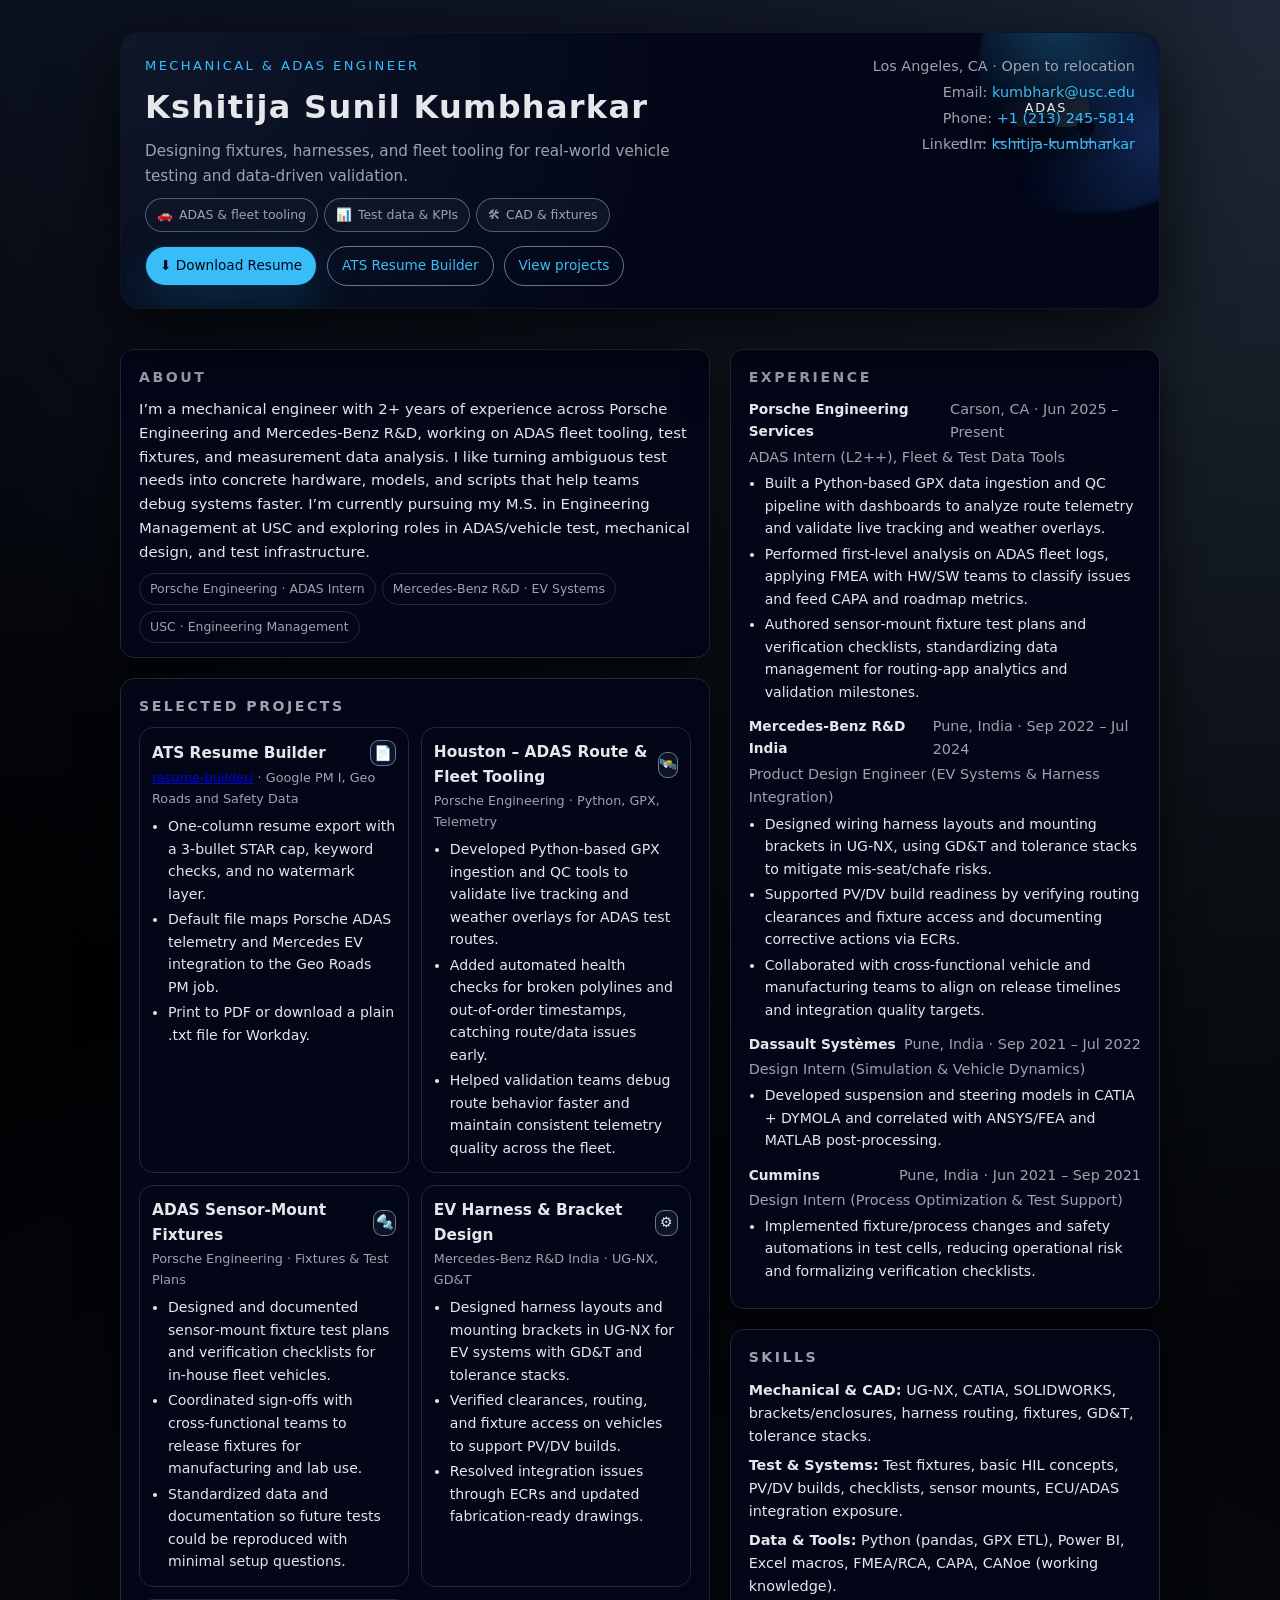
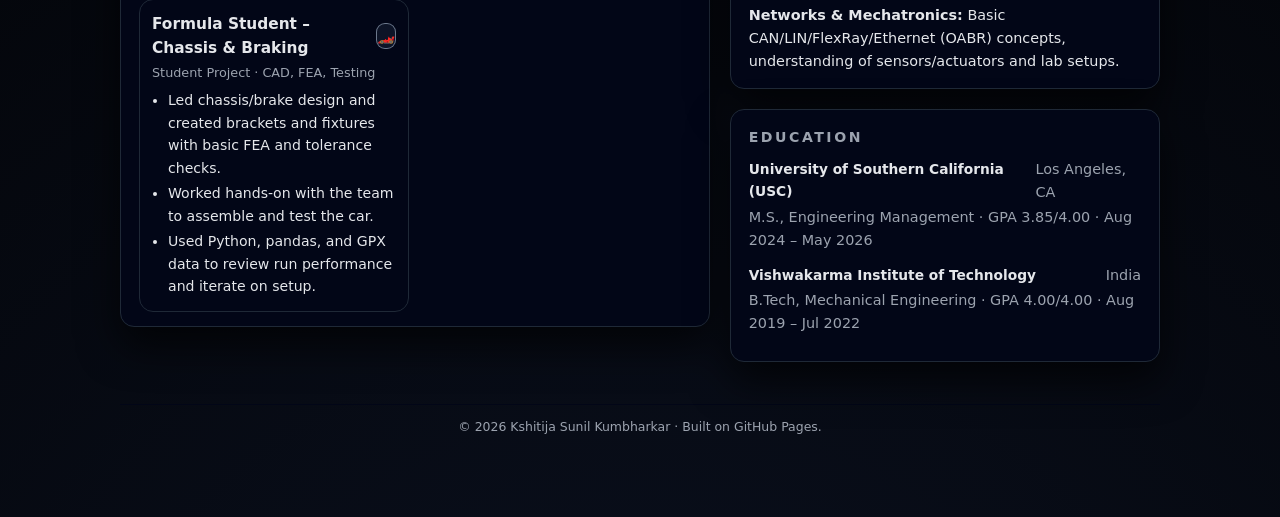
==== commit 21220ba4: "Add ATS resume builder with Google Geo PM STAR template Ship a one-column GitHub Pages resume builde" ====
--- a/index.html
+++ b/index.html
@@ -466,6 +466,7 @@
         </div>
         <div class="hero-actions">
           <a class="btn btn-primary" href="resume.pdf" target="_blank" rel="noopener">⬇ Download Resume</a>
+          <a class="btn btn-outline" href="resume-builder/">ATS Resume Builder</a>
           <a class="btn btn-outline" href="#projects">View projects</a>
         </div>
       </div>
@@ -504,6 +505,19 @@
           <div class="projects-grid">
             <div class="project-card">
               <div class="project-title-row">
+                <div class="project-title">ATS Resume Builder</div>
+                <div class="project-icon">📄</div>
+              </div>
+              <div class="project-meta"><a href="resume-builder/">resume-builder/</a> · Google PM I, Geo Roads and Safety Data</div>
+              <ul>
+                <li>One-column resume export with a 3-bullet STAR cap, keyword checks, and no watermark layer.</li>
+                <li>Default file maps Porsche ADAS telemetry and Mercedes EV integration to the Geo Roads PM job.</li>
+                <li>Print to PDF or download a plain .txt file for Workday.</li>
+              </ul>
+            </div>
+
+            <div class="project-card">
+              <div class="project-title-row">
                 <div class="project-title">Houston – ADAS Route & Fleet Tooling</div>
                 <div class="project-icon">🛰️</div>
               </div>
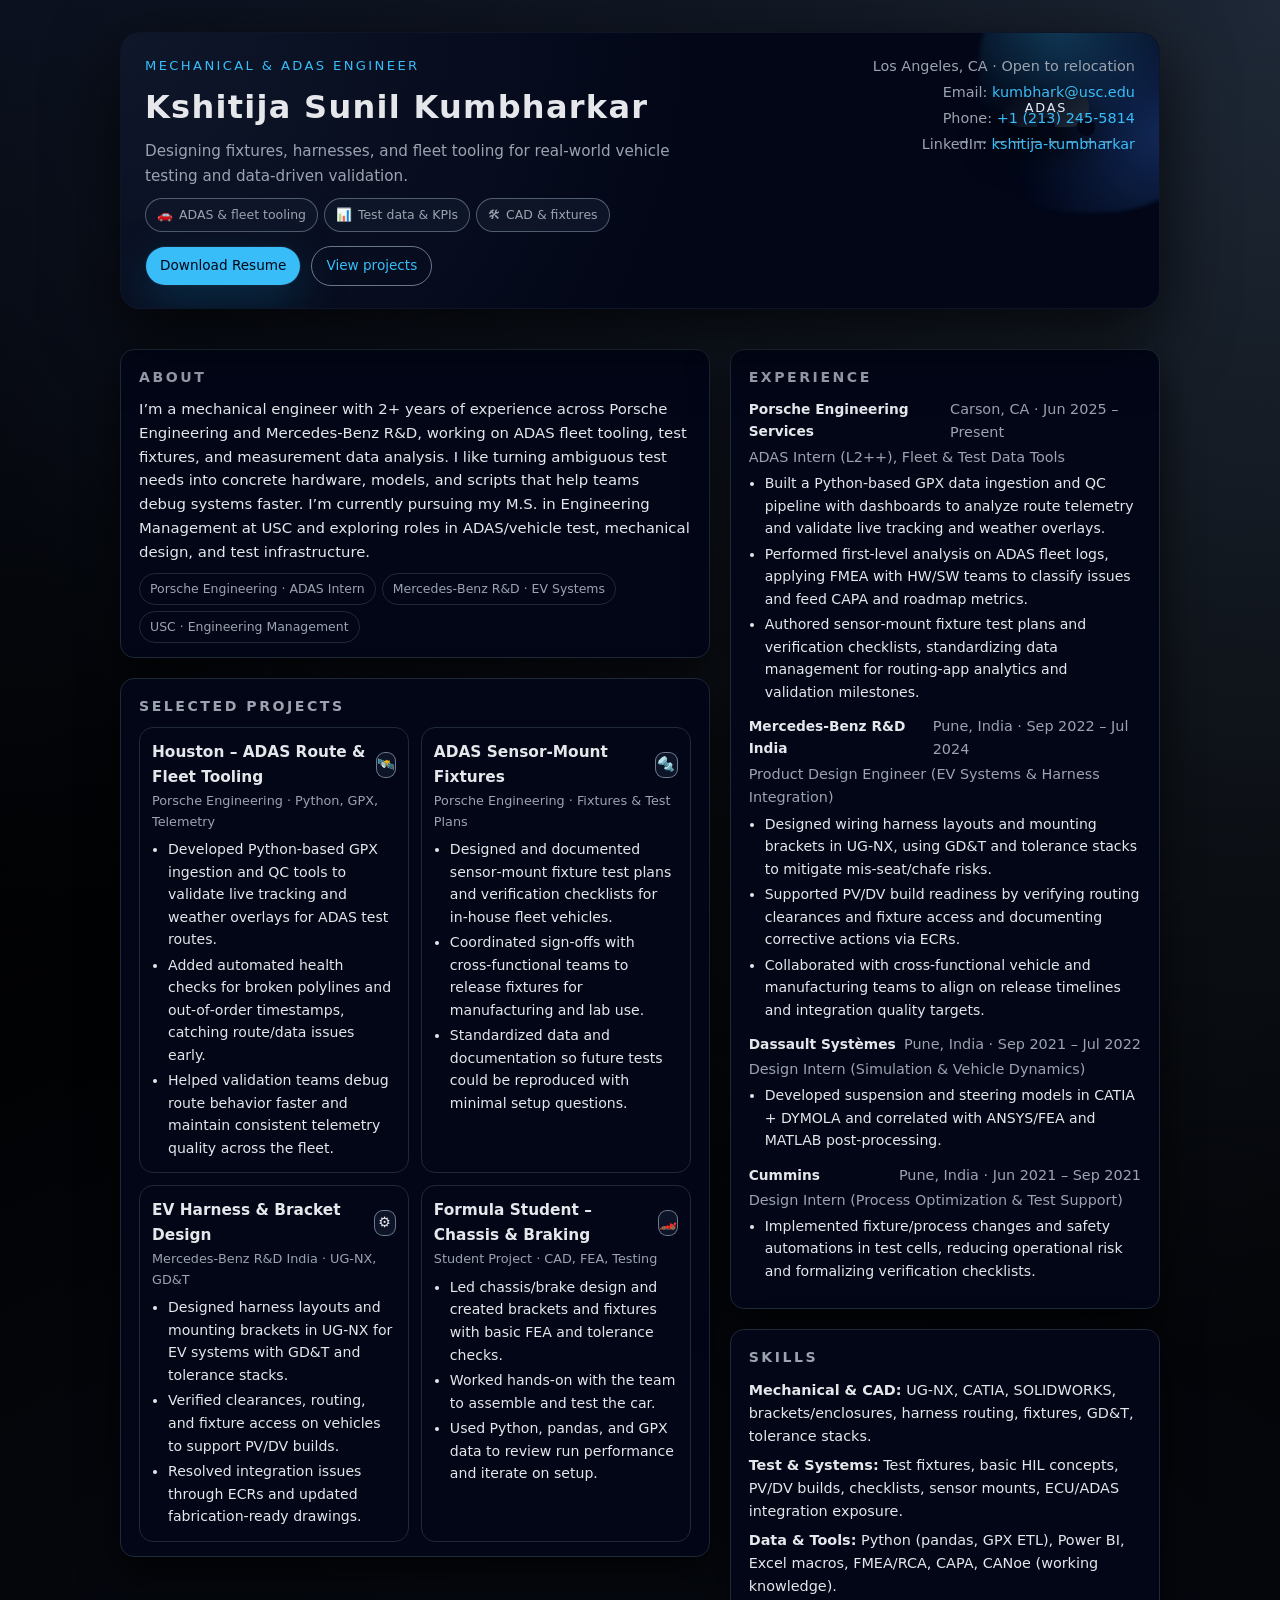
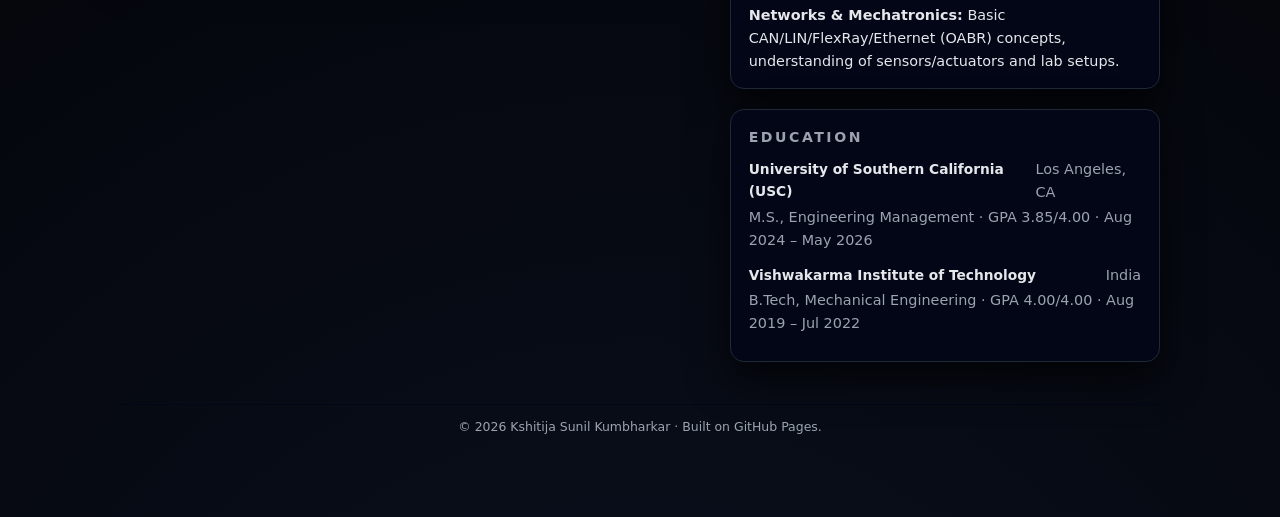
==== commit c72a6e91: "Ship a one-page downloadable resume and drop the builder project Match the uploaded mechanical resum" ====
--- a/index.html
+++ b/index.html
@@ -465,8 +465,7 @@
           <div class="hero-badge"><span>🛠</span>CAD & fixtures</div>
         </div>
         <div class="hero-actions">
-          <a class="btn btn-primary" href="resume.pdf" target="_blank" rel="noopener">⬇ Download Resume</a>
-          <a class="btn btn-outline" href="resume-builder/">ATS Resume Builder</a>
+          <a class="btn btn-primary" href="resume.pdf" download="Kshitija_Kumbharkar_Resume.pdf">Download Resume</a>
           <a class="btn btn-outline" href="#projects">View projects</a>
         </div>
       </div>
@@ -505,19 +504,6 @@
           <div class="projects-grid">
             <div class="project-card">
               <div class="project-title-row">
-                <div class="project-title">ATS Resume Builder</div>
-                <div class="project-icon">📄</div>
-              </div>
-              <div class="project-meta"><a href="resume-builder/">resume-builder/</a> · Google PM I, Geo Roads and Safety Data</div>
-              <ul>
-                <li>One-column resume export with a 3-bullet STAR cap, keyword checks, and no watermark layer.</li>
-                <li>Default file maps Porsche ADAS telemetry and Mercedes EV integration to the Geo Roads PM job.</li>
-                <li>Print to PDF or download a plain .txt file for Workday.</li>
-              </ul>
-            </div>
-
-            <div class="project-card">
-              <div class="project-title-row">
                 <div class="project-title">Houston – ADAS Route & Fleet Tooling</div>
                 <div class="project-icon">🛰️</div>
               </div>
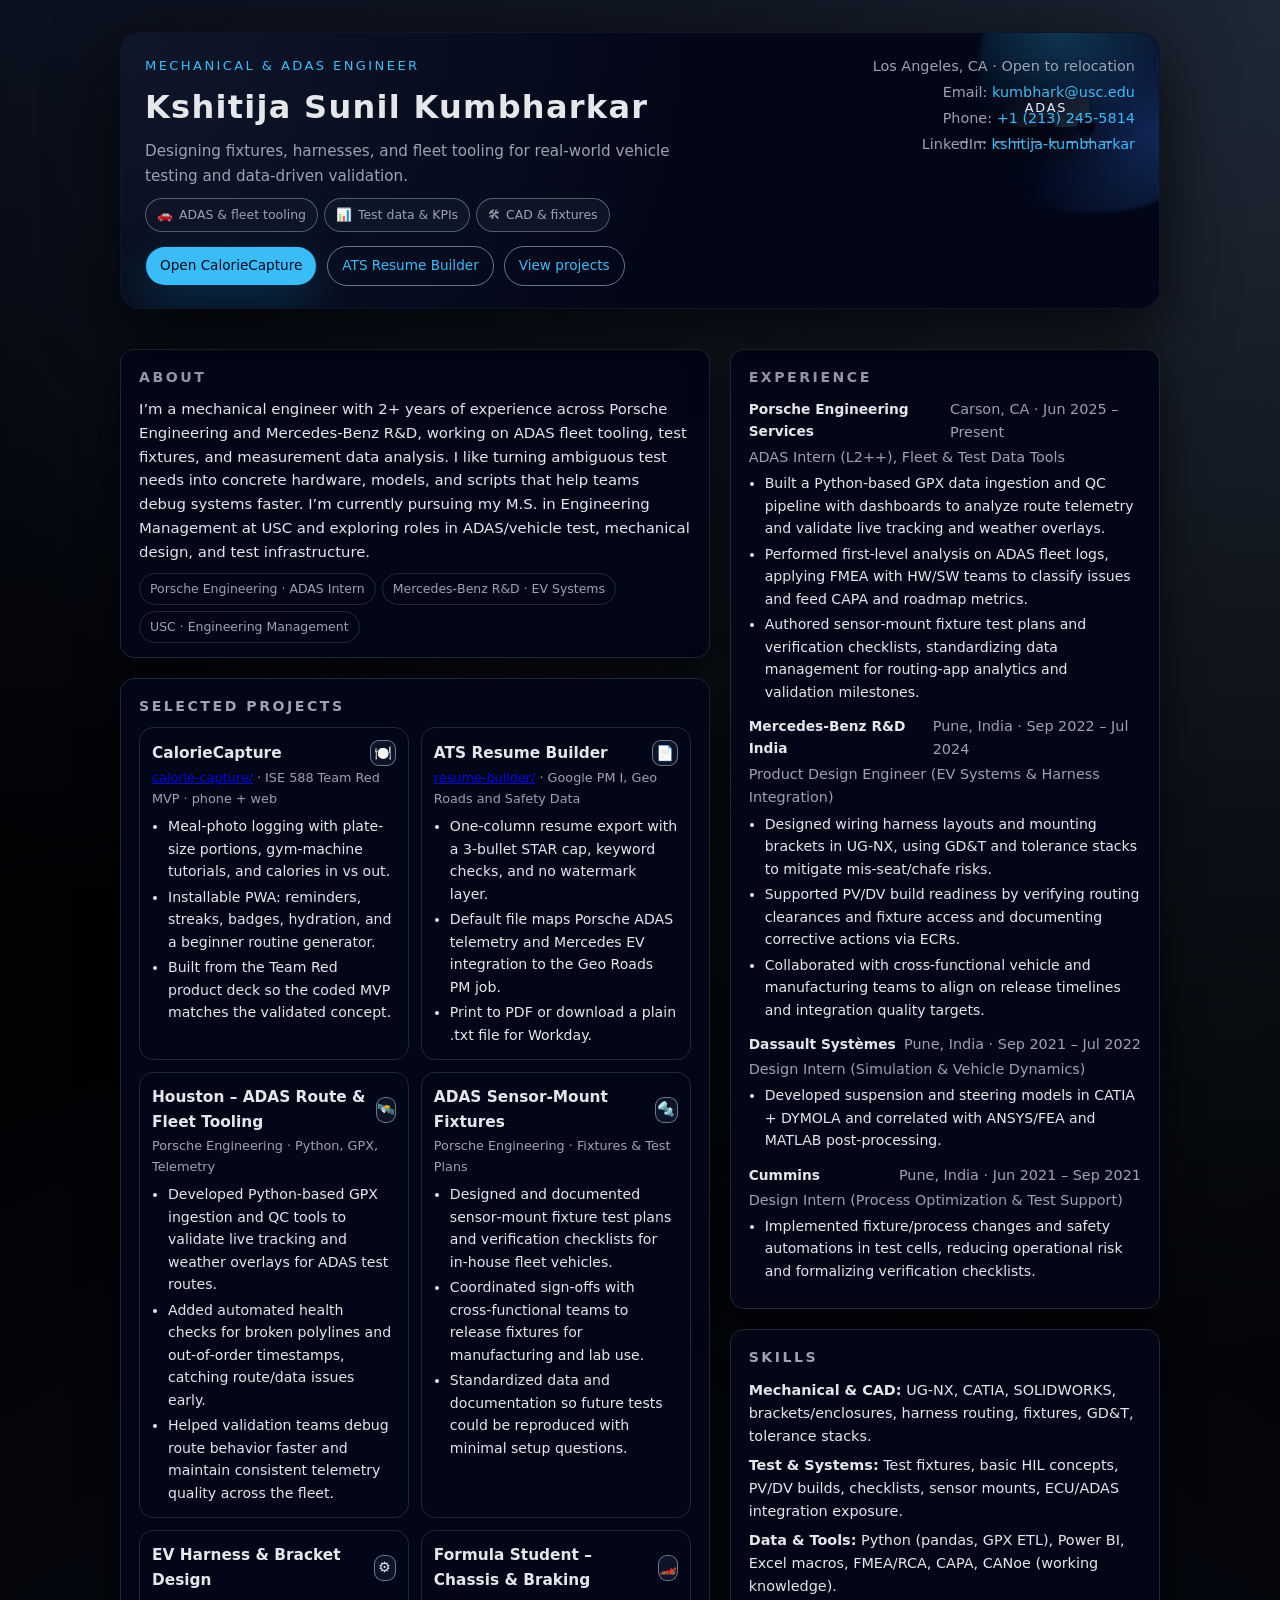
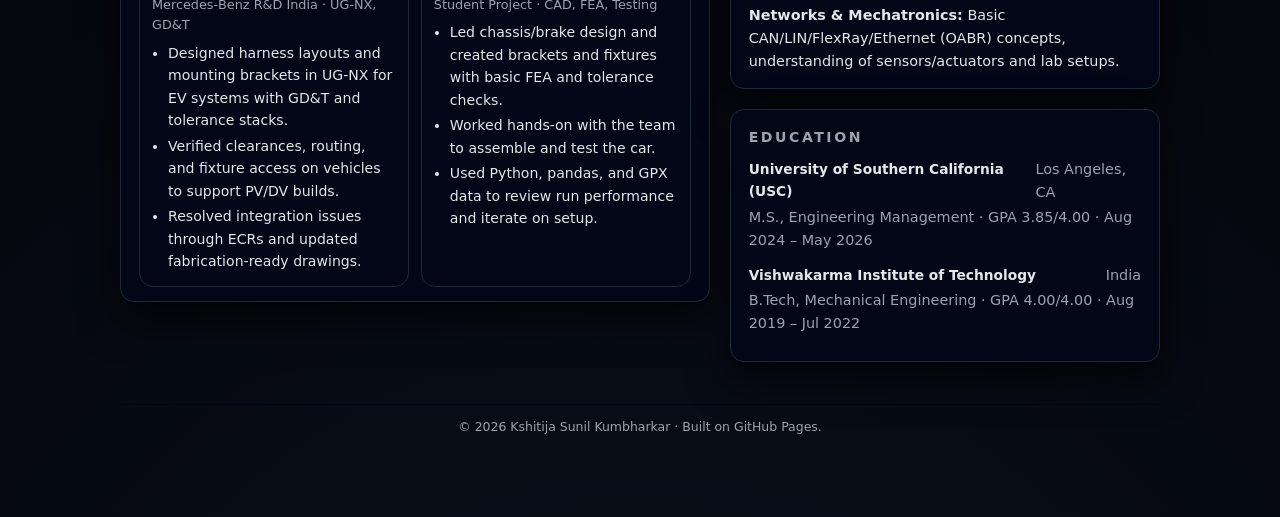
==== commit 4bfa4fb1: "Add CalorieCapture PWA for phone and GitHub Pages Ship the ISE 588 Team Red MVP as a static, install" ====
--- a/index.html
+++ b/index.html
@@ -465,7 +465,8 @@
           <div class="hero-badge"><span>🛠</span>CAD & fixtures</div>
         </div>
         <div class="hero-actions">
-          <a class="btn btn-primary" href="resume.pdf" download="Kshitija_Kumbharkar_Resume.pdf">Download Resume</a>
+          <a class="btn btn-primary" href="calorie-capture/">Open CalorieCapture</a>
+          <a class="btn btn-outline" href="resume-builder/">ATS Resume Builder</a>
           <a class="btn btn-outline" href="#projects">View projects</a>
         </div>
       </div>
@@ -504,6 +505,32 @@
           <div class="projects-grid">
             <div class="project-card">
               <div class="project-title-row">
+                <div class="project-title">CalorieCapture</div>
+                <div class="project-icon">🍽️</div>
+              </div>
+              <div class="project-meta"><a href="calorie-capture/">calorie-capture/</a> · ISE 588 Team Red MVP · phone + web</div>
+              <ul>
+                <li>Meal-photo logging with plate-size portions, gym-machine tutorials, and calories in vs out.</li>
+                <li>Installable PWA: reminders, streaks, badges, hydration, and a beginner routine generator.</li>
+                <li>Built from the Team Red product deck so the coded MVP matches the validated concept.</li>
+              </ul>
+            </div>
+
+            <div class="project-card">
+              <div class="project-title-row">
+                <div class="project-title">ATS Resume Builder</div>
+                <div class="project-icon">📄</div>
+              </div>
+              <div class="project-meta"><a href="resume-builder/">resume-builder/</a> · Google PM I, Geo Roads and Safety Data</div>
+              <ul>
+                <li>One-column resume export with a 3-bullet STAR cap, keyword checks, and no watermark layer.</li>
+                <li>Default file maps Porsche ADAS telemetry and Mercedes EV integration to the Geo Roads PM job.</li>
+                <li>Print to PDF or download a plain .txt file for Workday.</li>
+              </ul>
+            </div>
+
+            <div class="project-card">
+              <div class="project-title-row">
                 <div class="project-title">Houston – ADAS Route & Fleet Tooling</div>
                 <div class="project-icon">🛰️</div>
               </div>
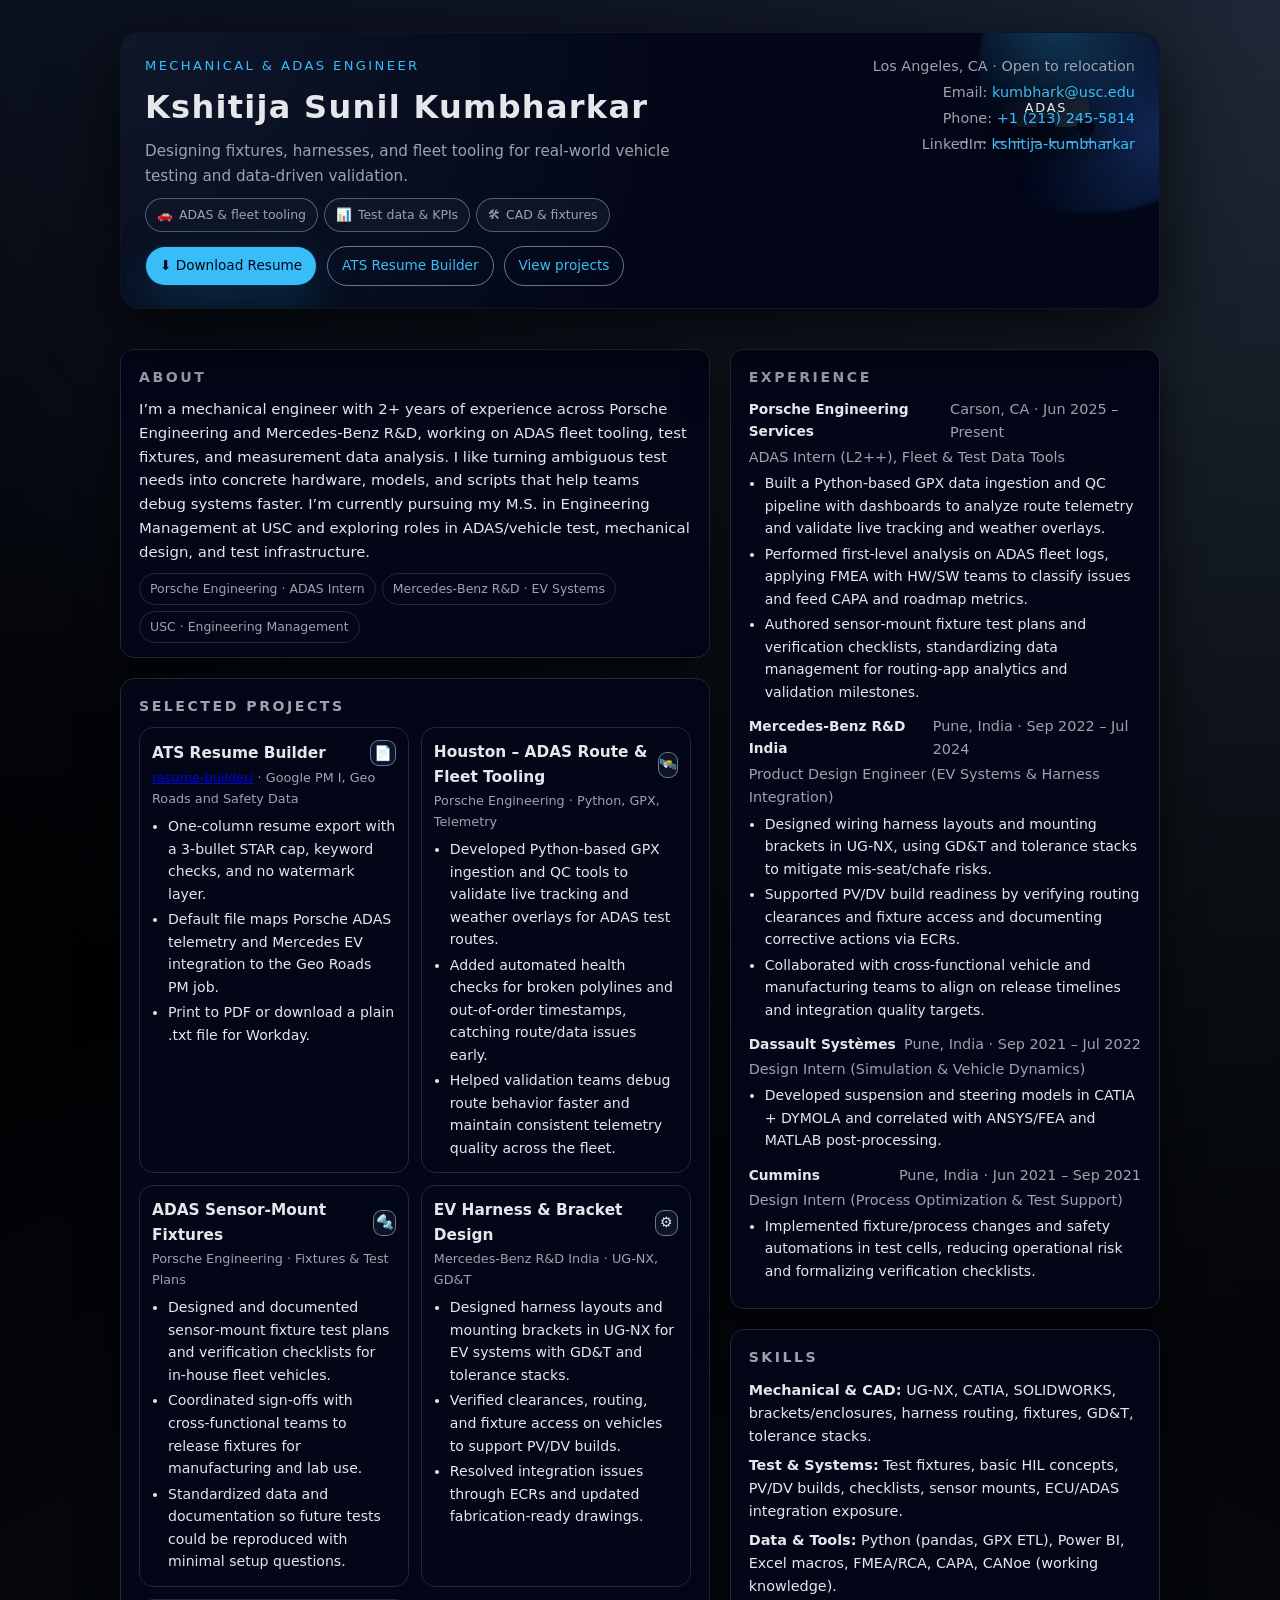
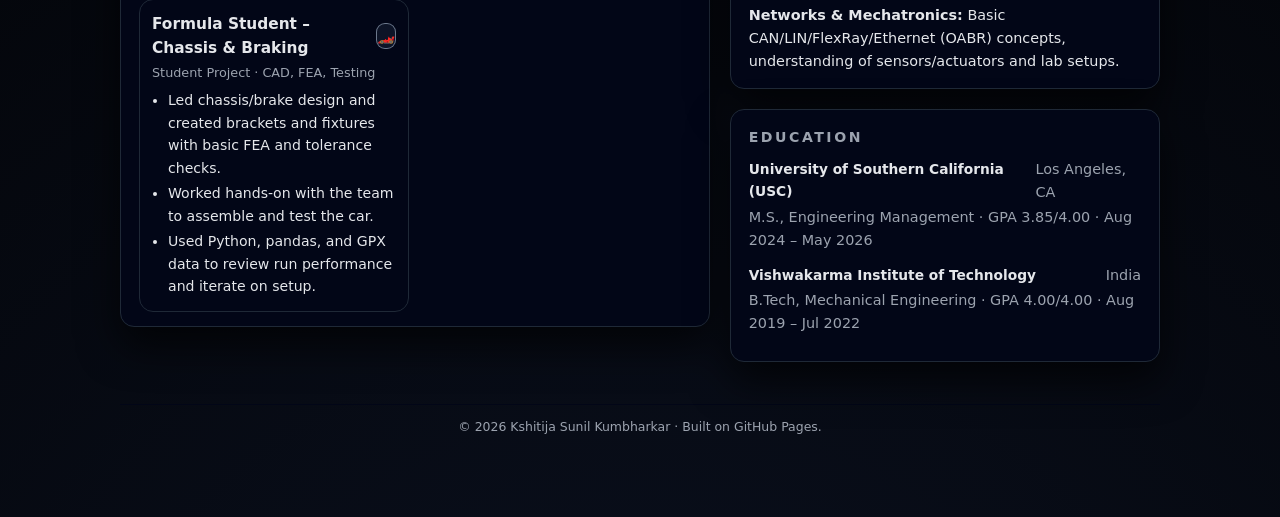
==== commit 9c0eec09: "Remove CalorieCapture from the resume site The app belongs in its own GitHub repo, not kshitijak.git" ====
--- a/index.html
+++ b/index.html
@@ -465,7 +465,7 @@
           <div class="hero-badge"><span>🛠</span>CAD & fixtures</div>
         </div>
         <div class="hero-actions">
-          <a class="btn btn-primary" href="calorie-capture/">Open CalorieCapture</a>
+          <a class="btn btn-primary" href="resume.pdf" target="_blank" rel="noopener">⬇ Download Resume</a>
           <a class="btn btn-outline" href="resume-builder/">ATS Resume Builder</a>
           <a class="btn btn-outline" href="#projects">View projects</a>
         </div>
@@ -505,19 +505,6 @@
           <div class="projects-grid">
             <div class="project-card">
               <div class="project-title-row">
-                <div class="project-title">CalorieCapture</div>
-                <div class="project-icon">🍽️</div>
-              </div>
-              <div class="project-meta"><a href="calorie-capture/">calorie-capture/</a> · ISE 588 Team Red MVP · phone + web</div>
-              <ul>
-                <li>Meal-photo logging with plate-size portions, gym-machine tutorials, and calories in vs out.</li>
-                <li>Installable PWA: reminders, streaks, badges, hydration, and a beginner routine generator.</li>
-                <li>Built from the Team Red product deck so the coded MVP matches the validated concept.</li>
-              </ul>
-            </div>
-
-            <div class="project-card">
-              <div class="project-title-row">
                 <div class="project-title">ATS Resume Builder</div>
                 <div class="project-icon">📄</div>
               </div>
